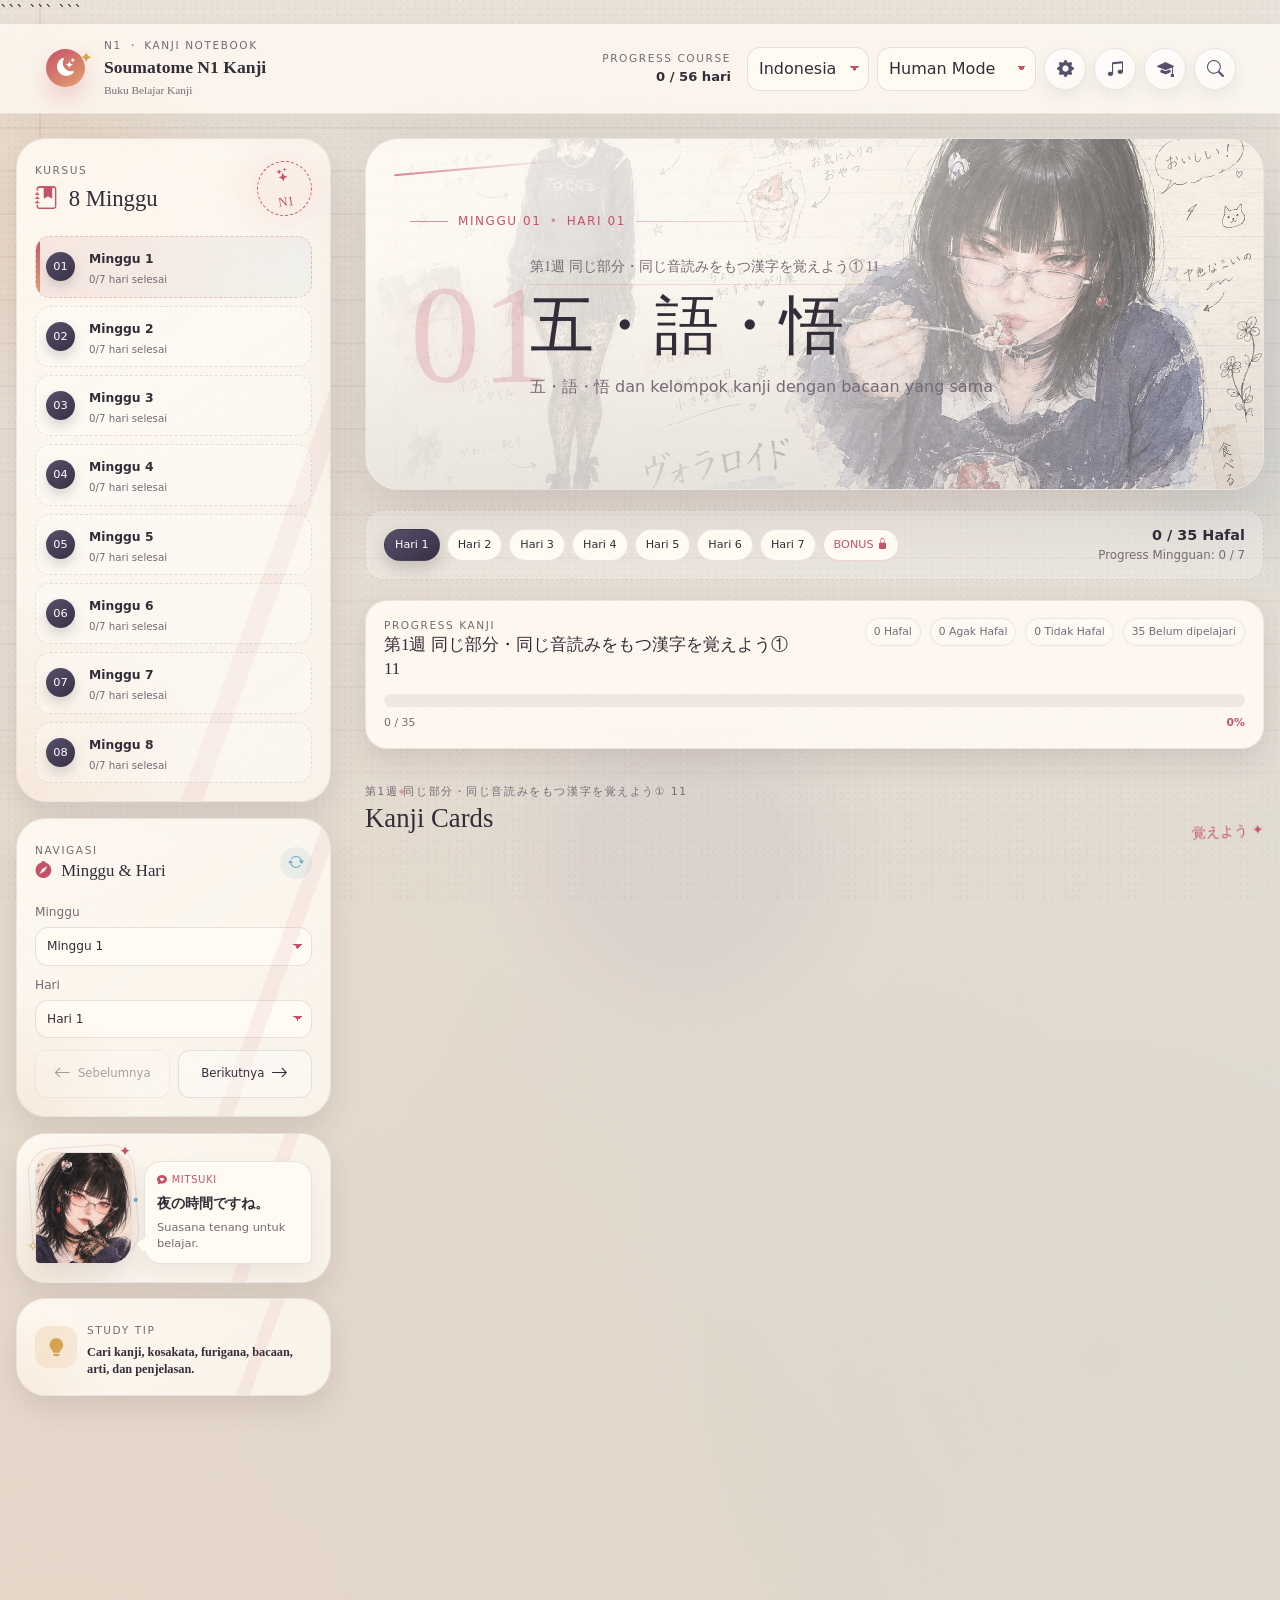
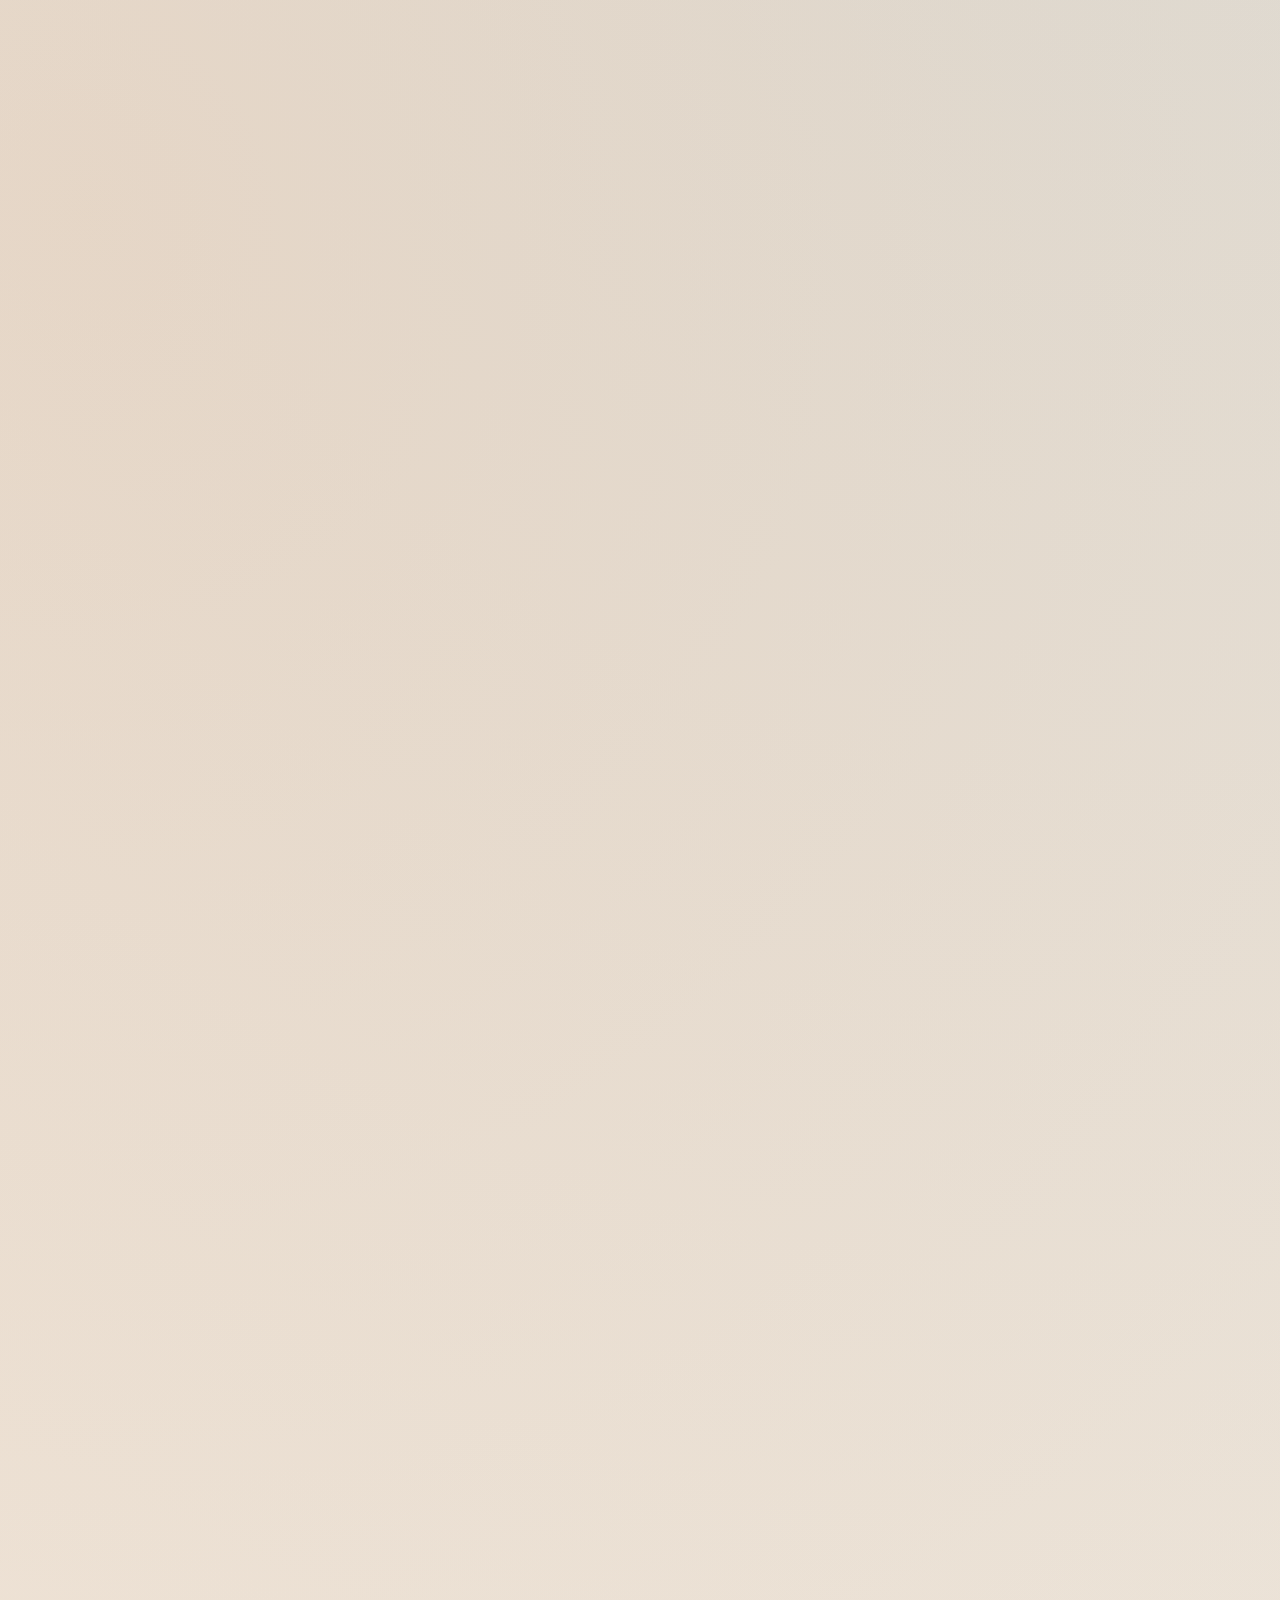
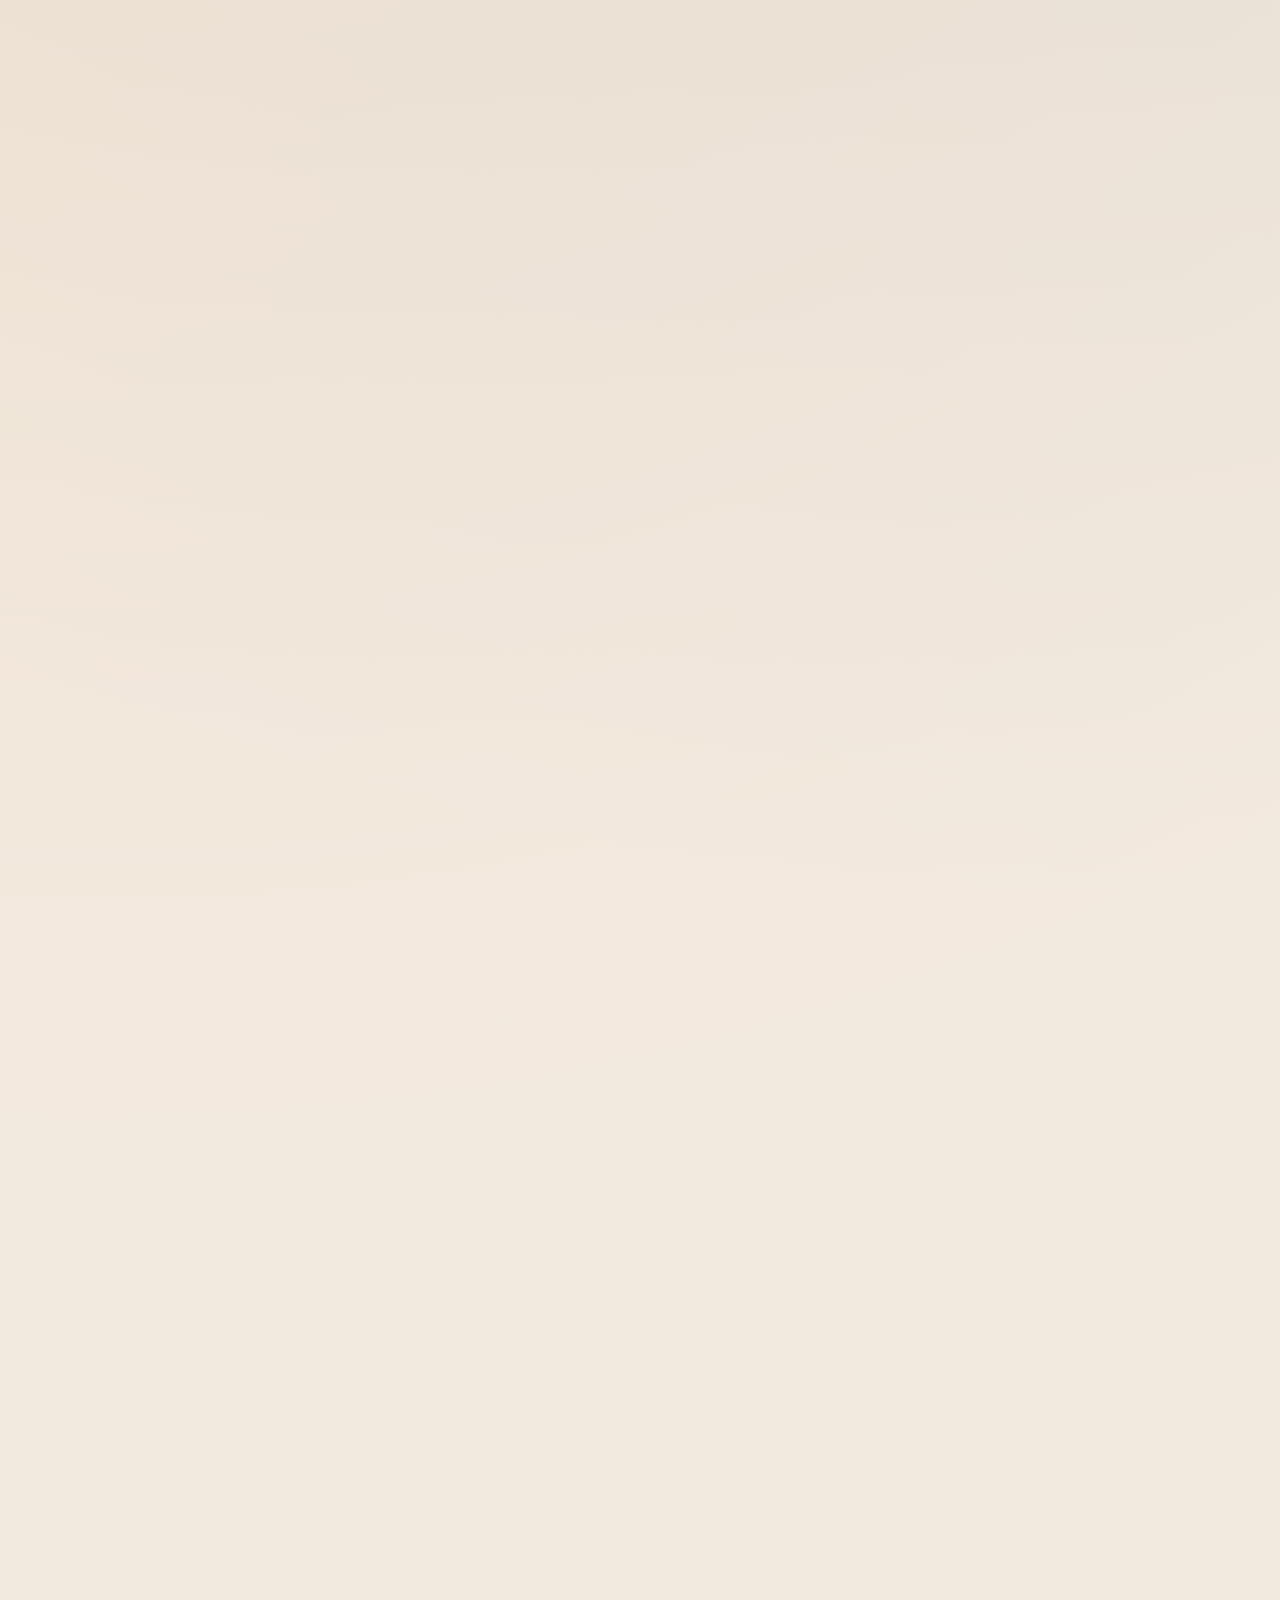
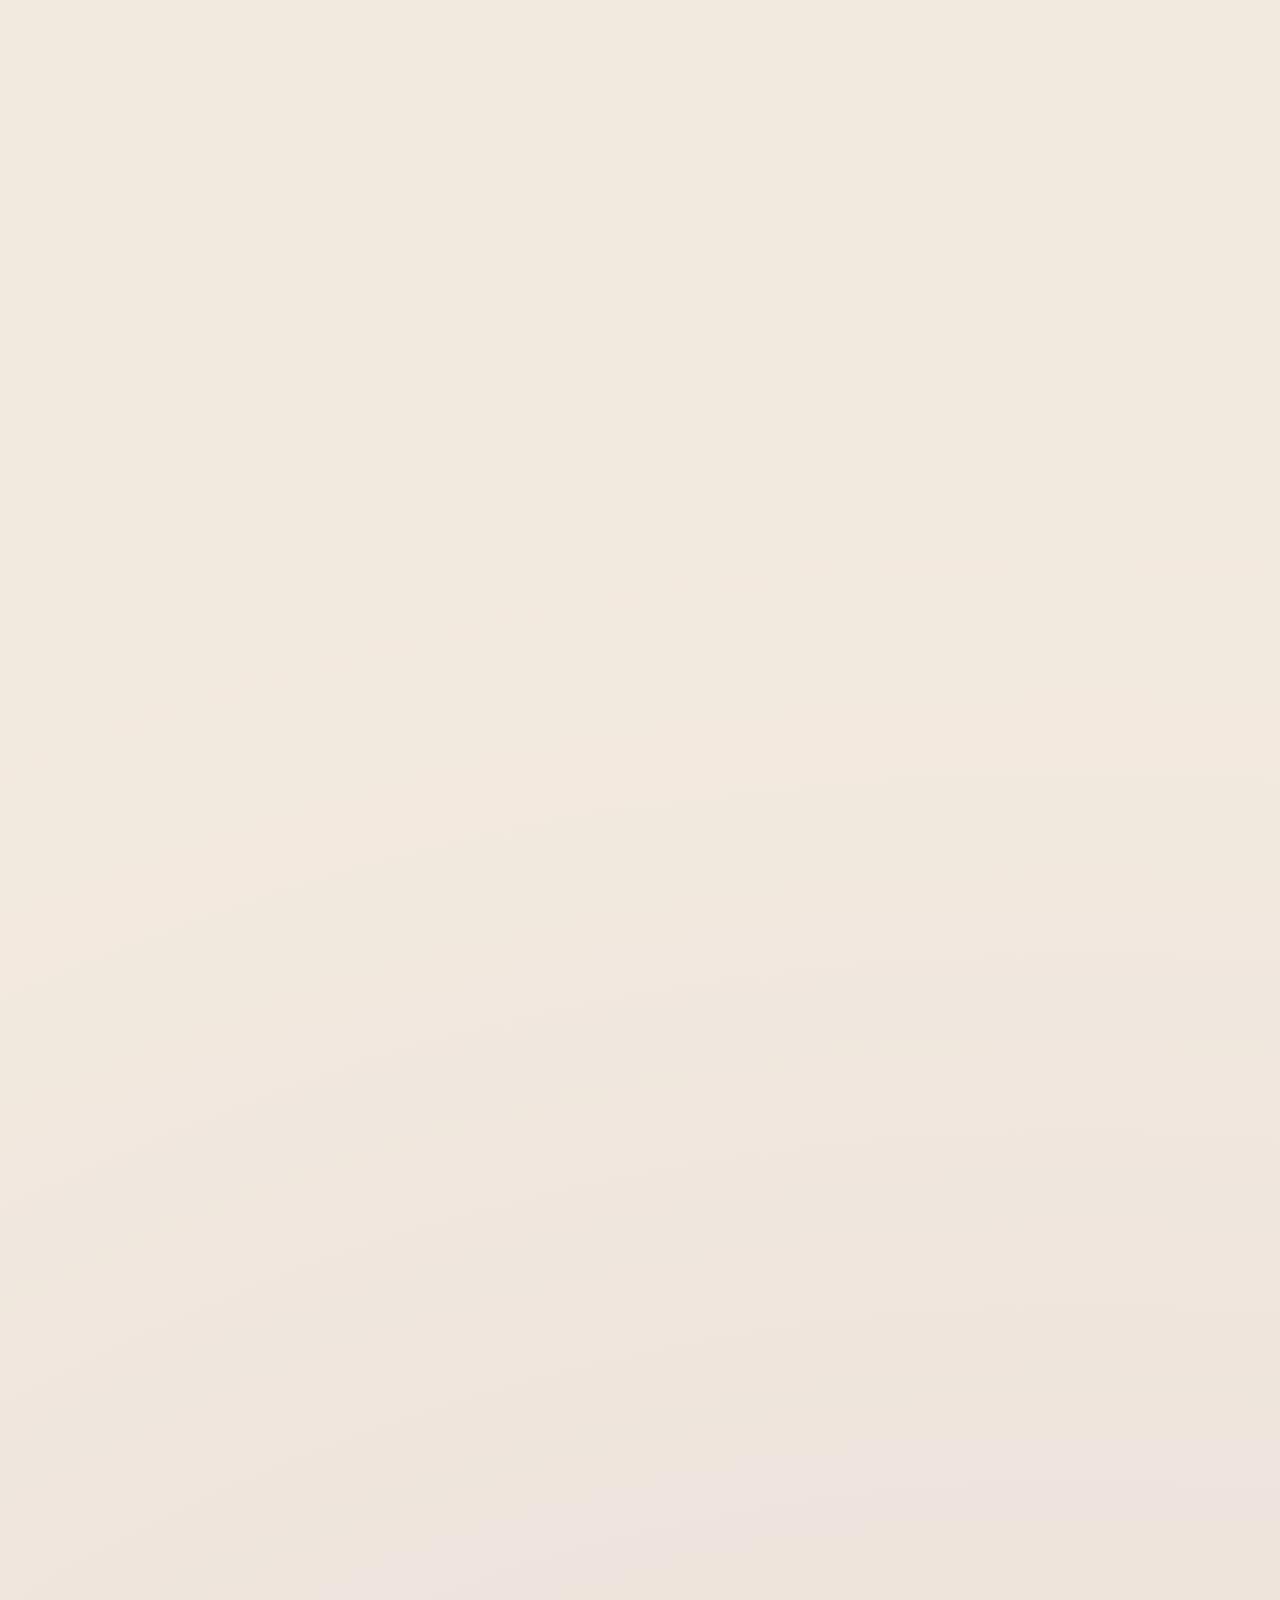
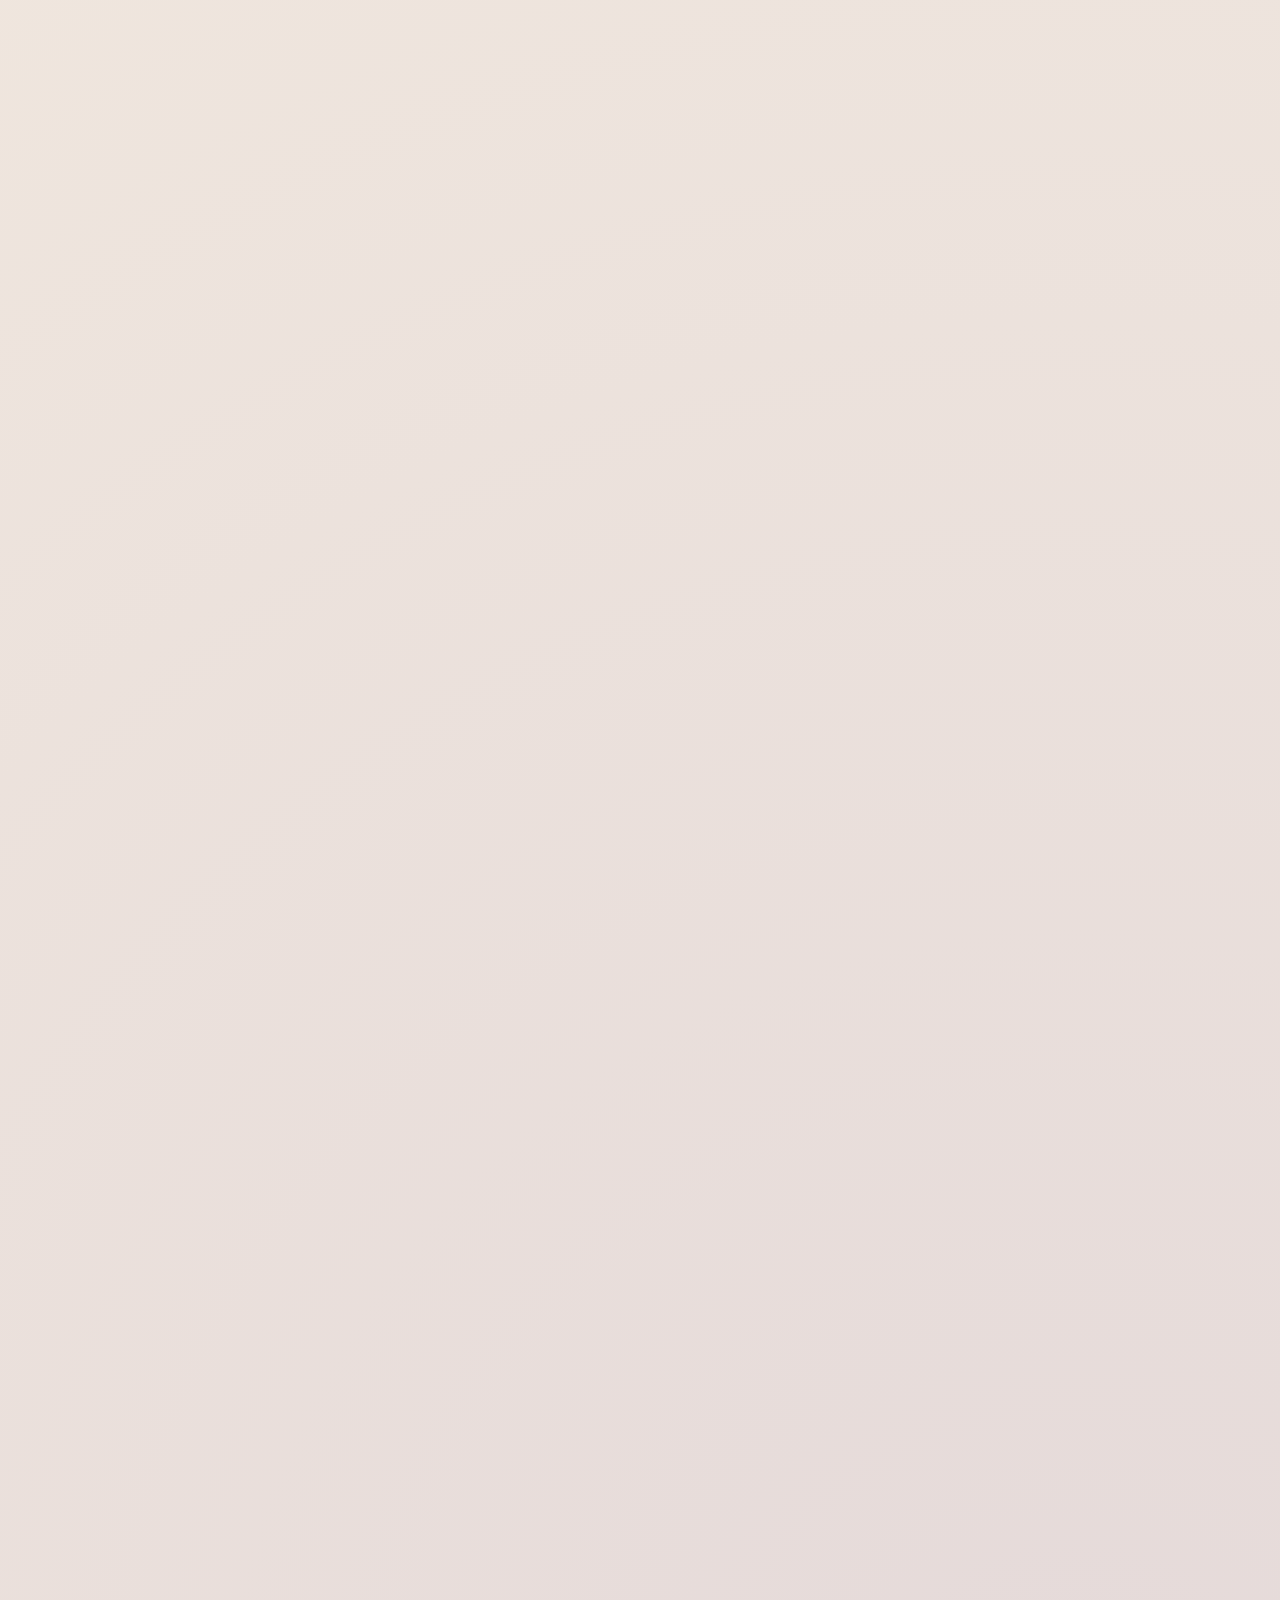
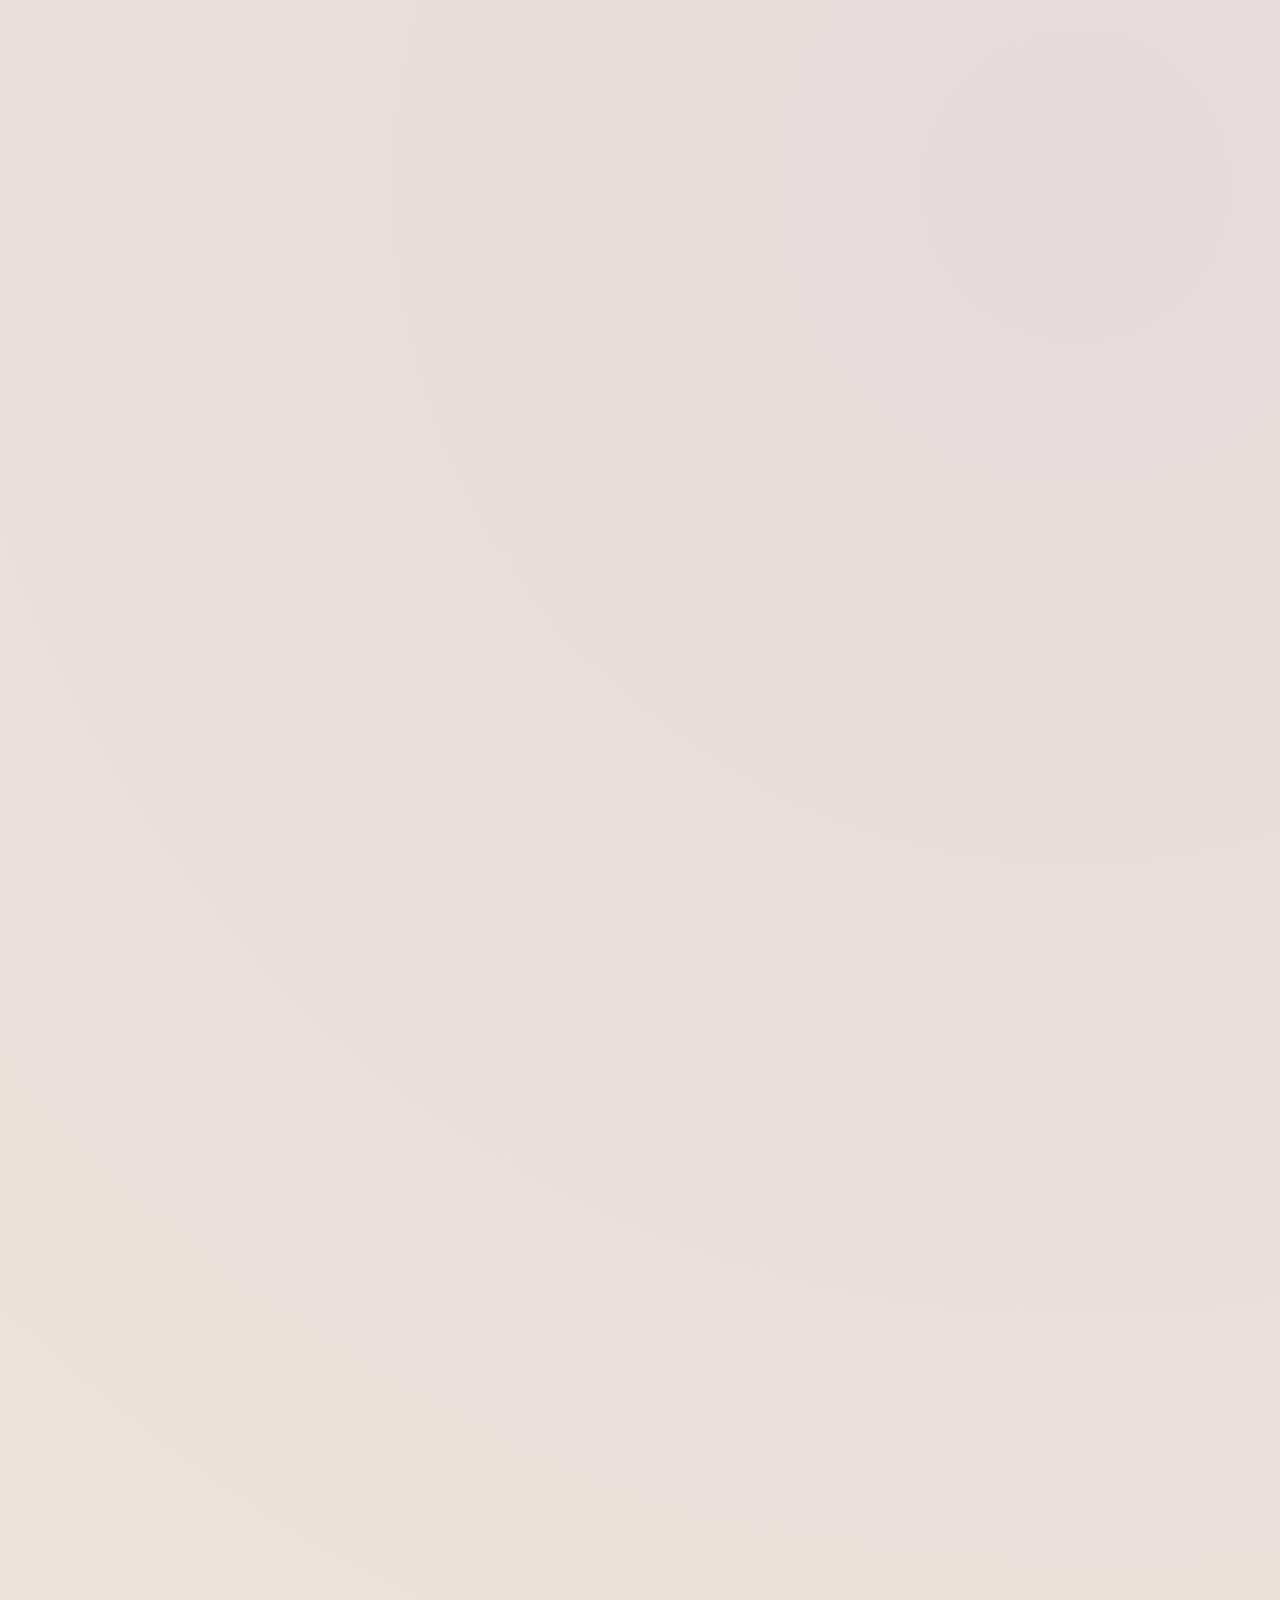
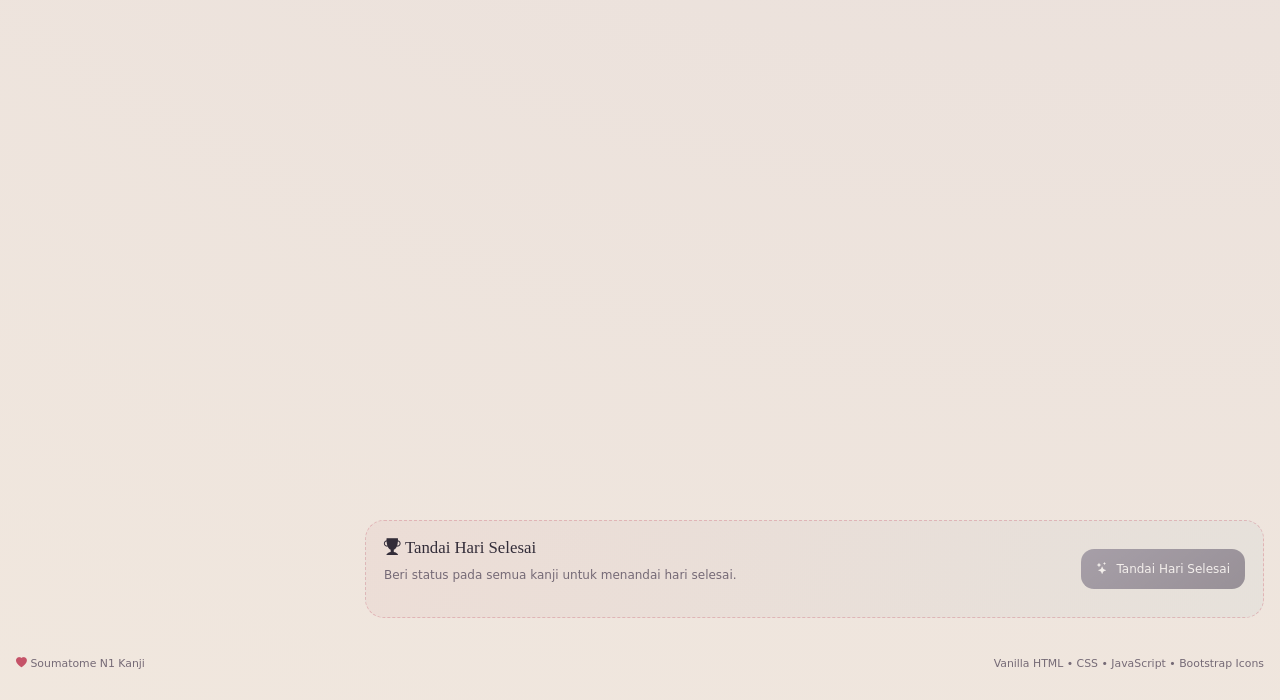
==== index.html @ e6c9ace8 "first commit" ====
<!DOCTYPE html>

<html lang="id">
  <head>
    <meta charset="utf-8" />

    ```
    <meta name="viewport" content="width=device-width, initial-scale=1" />

    <meta name="theme-color" content="#f7eee2" />

    <meta name="description" content="Soumatome N1 Kanji study notebook." />

    <title>Soumatome N1 Kanji</title>

    <link
      href="https://cdn.jsdelivr.net/npm/bootstrap@5.3.8/dist/css/bootstrap.min.css"
      rel="stylesheet"
      crossorigin="anonymous"
    />

    <link
      rel="stylesheet"
      href="https://cdn.jsdelivr.net/npm/bootstrap-icons@1.13.1/font/bootstrap-icons.min.css"
    />

    <link rel="stylesheet" href="style.css" />
    ```
  </head>

  <body data-theme="human">
    ```
    <!-- Ambient Background -->
    <div class="ambient ambient-a" aria-hidden="true"></div>

    <div class="ambient ambient-b" aria-hidden="true"></div>

    <div class="ambient ambient-c" aria-hidden="true"></div>

    <div class="paper-grain" aria-hidden="true"></div>

    <div class="ruled-paper" aria-hidden="true"></div>

    <div class="top-sparkles" aria-hidden="true">
      <span>✦</span>
      <span>✧</span>
      <span>✦</span>
    </div>

    <!-- =========================================================
     HEADER
========================================================== -->

    <header class="site-header">
      <a class="brand" href="#" id="homeLink" aria-label="Soumatome N1 Kanji">
        <div class="brand-mark" aria-hidden="true">
          <span class="mark-crescent">
            <i class="bi bi-moon-stars-fill"></i>
          </span>

          <span class="mark-star"> ✦ </span>
        </div>

        <div class="brand-text">
          <span class="brand-kicker"> N1 ・ KANJI NOTEBOOK </span>

          <strong> Soumatome N1 Kanji </strong>

          <span class="brand-subtitle" data-i18n="brandSubtitle">
            Buku Belajar Kanji
          </span>
        </div>
      </a>

      <div class="header-tools">
        <div class="header-progress" aria-label="Course progress">
          <span class="eyebrow" data-i18n="courseProgress">
            Progress Course
          </span>

          <strong id="courseProgressValue"> 0 / 56 hari </strong>
        </div>

        <!-- Language -->

        <label class="select-control compact">
          <span class="sr-only" data-i18n="language"> Bahasa </span>

          <select id="languageSelect" aria-label="Language">
            <option value="id">Indonesia</option>

            <option value="en">English</option>
          </select>
        </label>

        <!-- Theme -->

        <label class="select-control compact">
          <span class="sr-only" data-i18n="theme"> Tema </span>

          <select id="themeSelect" aria-label="Theme">
            <option value="human" data-i18n="humanMode">Human Mode</option>

            <option value="vampire" data-i18n="vampireMode">
              Vampire Mode
            </option>

            <option value="system" data-i18n="systemMode">System Mode</option>
          </select>
        </label>

        <!-- Settings -->

        <button
          class="icon-button"
          id="settingsButton"
          type="button"
          data-i18n-aria="settings"
          data-i18n-title="settings"
          aria-label="Settings"
          title="Settings"
        >
          <span class="svg-icon" data-icon="settings"></span>
        </button>

        <!-- Music -->

        <button
          class="icon-button"
          id="musicButton"
          type="button"
          aria-pressed="false"
          data-i18n-aria="music"
          data-i18n-title="music"
          aria-label="Music"
          title="Music"
        >
          <span class="svg-icon" data-icon="music"></span>
        </button>

        <!-- Study Mode -->

        <button
          class="icon-button"
          id="studyButton"
          type="button"
          aria-pressed="false"
          data-i18n-aria="studyMode"
          data-i18n-title="studyMode"
          aria-label="Study Mode"
          title="Study Mode"
        >
          <span class="svg-icon" data-icon="study"></span>
        </button>

        <!-- Search -->

        <button
          class="icon-button"
          id="searchButton"
          type="button"
          aria-label="Search"
          title="Search"
          data-i18n-aria="search"
          data-i18n-title="search"
        >
          <span class="svg-icon" data-icon="search"></span>
        </button>
      </div>
    </header>

    <!-- =========================================================
     APP SHELL
========================================================== -->

    <main class="app-shell">
      <!-- =======================================================
       SIDEBAR
  ======================================================== -->

      <aside class="sidebar" aria-label="Course navigation">
        <!-- Course Map -->

        <section class="sidebar-card course-map reveal-card">
          <div class="section-title-row">
            <div>
              <span class="eyebrow" data-i18n="course"> KURSUS </span>

              <h2>
                <i class="bi bi-journal-bookmark-fill"></i>

                8

                <span data-i18n="weeks"> Minggu </span>
              </h2>
            </div>

            <span class="stamp">
              <i class="bi bi-stars"></i>

              N1
            </span>
          </div>

          <div id="weekMap" class="week-map"></div>
        </section>

        <!-- Navigation -->

        <section class="sidebar-card selectors reveal-card">
          <div class="section-heading">
            <div>
              <span class="eyebrow" data-i18n="navigate"> NAVIGASI </span>

              <h3>
                <i class="bi bi-compass-fill"></i>

                <span data-i18n="weekDay"> Minggu & Hari </span>
              </h3>
            </div>

            <span class="tiny-orb">
              <i class="bi bi-arrow-repeat"></i>
            </span>
          </div>

          <div class="selector-stack">
            <label class="field">
              <span data-i18n="week"> Minggu </span>

              <select id="weekSelect"></select>
            </label>

            <label class="field">
              <span data-i18n="day"> Hari </span>

              <select id="daySelect"></select>
            </label>
          </div>

          <div class="nav-buttons">
            <button class="soft-button" id="prevButton" type="button">
              <span class="svg-icon" data-icon="arrow-left"></span>

              <span data-i18n="previous"> Sebelumnya </span>
            </button>

            <button class="soft-button" id="nextButton" type="button">
              <span data-i18n="next"> Berikutnya </span>

              <span class="svg-icon" data-icon="arrow-right"></span>
            </button>
          </div>
        </section>

        <!-- Sidebar Mascot
         NOTE:
         Ini tetap mascot sidebar.
         Responsive HERO image tidak diletakkan di sini.
    -->

        <section class="sidebar-card mascot-card reveal-card">
          <div class="mascot-frame small" id="sidebarMascotFrame">
            <div class="mascot-ring"></div>

            <img
              id="sidebarMascot"
              src="assets/images/mascot/mascot-normal.png"
              alt="Mitsuki Nocturne mascot"
            />

            <span class="mascot-sparkle s1"> ✦ </span>

            <span class="mascot-sparkle s2"> ✧ </span>

            <span class="mascot-sparkle s3"> • </span>
          </div>

          <div class="speech-bubble" id="sidebarBubble">
            <span class="bubble-kicker">
              <i class="bi bi-chat-heart-fill"></i>

              Mitsuki
            </span>

            <strong id="bubbleJapanese"> おはようございます！ </strong>

            <span id="bubbleTranslation"> 今日も漢字を勉強しましょう。 </span>
          </div>
        </section>

        <!-- Study Tip -->

        <section class="sidebar-card quick-tip reveal-card">
          <div class="tip-icon">
            <i class="bi bi-lightbulb-fill"></i>
          </div>

          <div>
            <span class="eyebrow"> STUDY TIP </span>

            <strong data-i18n="searchTip">
              Cari kanji, kosakata, furigana, bacaan, arti, dan penjelasan.
            </strong>
          </div>
        </section>
      </aside>

      <!-- =======================================================
       MAIN CONTENT
  ======================================================== -->

      <section class="content">
        <div id="pageRoot">
          <!--
        ======================================================
        HERO COPY RESPONSIVE IMAGE

        Hero image desktop:
          assets/images/mascot/desktop-normal.png

        Hero image mobile:
          assets/images/mascot/mascot-normal.png

        Jika app.js merender Hero Copy secara dinamis,
        gunakan struktur <picture> yang sama di template
        Hero Copy tersebut.
        ======================================================
      -->
        </div>
      </section>
    </main>

    <!-- =========================================================
     FOOTER
========================================================== -->

    <footer class="site-footer">
      <span>
        <i class="bi bi-heart-fill"></i>

        Soumatome N1 Kanji
      </span>

      <span data-i18n="footerStack">
        Vanilla HTML • CSS • JavaScript • Bootstrap Icons
      </span>
    </footer>

    <!-- Accessibility -->

    <div class="sr-only" aria-live="polite" id="liveRegion"></div>

    <!-- =========================================================
     SEARCH MODAL
========================================================== -->

    <dialog class="modal" id="searchModal" aria-labelledby="searchTitle">
      <div class="modal-inner">
        <div class="modal-header">
          <div>
            <span class="eyebrow" data-i18n="search"> CARI </span>

            <h2 id="searchTitle" data-i18n="searchKanji">Cari Kanji</h2>
          </div>

          <button
            class="icon-button"
            id="closeSearch"
            type="button"
            data-i18n-aria="settingsClose"
            aria-label="Close"
          >
            <span class="svg-icon" data-icon="close"></span>
          </button>
        </div>

        <label class="search-field">
          <span class="svg-icon" data-icon="search"></span>

          <input
            id="searchInput"
            type="search"
            autocomplete="off"
            data-i18n-placeholder="searchPlaceholder"
            placeholder="Cari kanji, kosakata, furigana, bacaan, arti..."
          />
        </label>

        <div id="searchResults" class="search-results">
          <div class="empty-search">
            <span data-i18n="startSearch">
              Ketik untuk mencari materi yang tersedia.
            </span>
          </div>
        </div>
      </div>
    </dialog>

    <!-- =========================================================
     SETTINGS MODAL
========================================================== -->

    <dialog class="modal" id="settingsModal" aria-labelledby="settingsTitle">
      <div class="modal-inner">
        <div class="modal-header">
          <div>
            <span class="eyebrow" data-i18n="settings"> PENGATURAN </span>

            <h2 id="settingsTitle" data-i18n="settingsTitle">
              Pengaturan Belajar
            </h2>
          </div>

          <button
            class="icon-button"
            id="closeSettings"
            type="button"
            data-i18n-aria="settingsClose"
            aria-label="Tutup"
          >
            <span class="svg-icon" data-icon="close"></span>
          </button>
        </div>

        <div class="settings-grid">
          <!-- Study Mode -->

          <div class="setting-row">
            <div>
              <strong>
                <i class="bi bi-incognito"></i>

                <span data-i18n="studyMode"> Mode Hafalan </span>
              </strong>

              <p data-i18n="studyModeDesc">
                Sembunyikan petunjuk sampai kamu siap.
              </p>
            </div>

            <button
              class="switch-button"
              id="settingsStudyToggle"
              type="button"
              aria-pressed="false"
              data-i18n-aria="studyMode"
            ></button>
          </div>

          <!-- Music -->

          <div class="setting-row">
            <div>
              <strong>
                <i class="bi bi-music-note-beamed"></i>

                <span data-i18n="music"> Musik </span>
              </strong>

              <p data-i18n="musicDesc">Gunakan file lokal di assets/audio/.</p>
            </div>

            <button
              class="switch-button"
              id="settingsMusicToggle"
              type="button"
              aria-pressed="false"
              data-i18n-aria="music"
            ></button>
          </div>
        </div>
      </div>
    </dialog>

    <!-- Toast -->

    <div class="toast" id="toast" role="status" aria-live="polite"></div>

    <!-- Background Audio -->

    <audio id="bgAudio" loop preload="none"></audio>

    <!-- Application -->

    <script type="module" src="./app.js"></script>
  </body>
</html>
---- style.css ----
:root {
  --paper: #f3eadf;
  --paper-light: #fffaf2;
  --paper-deep: #e5d5c2;

  --ink: #332d39;
  --ink-soft: #756a76;

  --navy: #57506b;
  --navy-deep: #373044;
  --navy-soft: #87809b;

  --rose: #c55368;
  --rose-soft: #e49aae;
  --blush: #e9b8b7;
  --lilac: #9a84bb;
  --cyan: #69a8c3;
  --mint: #78ad96;
  --gold: #d3a452;
  --peach: #e4a170;

  --line: rgba(71, 61, 73, 0.11);
  --rule: rgba(197, 83, 104, 0.27);

  --white: rgba(255, 255, 255, 0.82);

  --shadow: 0 24px 70px rgba(72, 46, 57, 0.16);
  --small-shadow: 0 12px 28px rgba(72, 46, 57, 0.12);
  --glow: 0 0 50px rgba(197, 83, 104, 0.18);

  --radius-lg: 30px;
  --radius-md: 20px;
  --radius-sm: 13px;

  --serif: 'Iowan Old Style', 'Palatino Linotype', Palatino, Georgia, serif;

  --sans: Inter, ui-sans-serif, system-ui, -apple-system,
    BlinkMacSystemFont, 'Segoe UI', sans-serif;

  --jp: 'Yu Mincho', 'Hiragino Mincho ProN',
    'Noto Serif JP', serif;

  --mono: 'SFMono-Regular', Consolas, monospace;

  --transition: 260ms cubic-bezier(0.2, 0.78, 0.24, 1);
}

* {
  box-sizing: border-box;
}

html {
  scroll-behavior: smooth;
}

body {
  margin: 0;
  min-height: 100vh;
  color: var(--ink);
  font-family: var(--sans);
  overflow-x: hidden;

  background:
    radial-gradient(
      circle at 7% 12%,
      rgba(228, 161, 112, 0.2),
      transparent 19%
    ),
    radial-gradient(
      circle at 86% 9%,
      rgba(121, 174, 199, 0.18),
      transparent 20%
    ),
    radial-gradient(
      circle at 84% 86%,
      rgba(154, 132, 187, 0.16),
      transparent 22%
    ),
    var(--paper);

  transition:
    background 0.6s ease,
    color 0.5s ease;
}

button,
input,
select {
  font: inherit;
}

button {
  cursor: pointer;
}

img {
  display: block;
  max-width: 100%;
}

a {
  color: inherit;
  text-decoration: none;
}

body[data-theme='vampire'] {
  --paper: #201c28;
  --paper-light: #302837;
  --paper-deep: #463b4c;

  --ink: #f8e8e0;
  --ink-soft: #cdb9b8;

  --navy: #756d89;
  --navy-deep: #191620;
  --navy-soft: #9a8da2;

  --rose: #e8546c;
  --rose-soft: #b96c7c;
  --blush: #8d5c68;
  --lilac: #937da7;
  --cyan: #629bb0;
  --mint: #679785;
  --gold: #c69d53;
  --peach: #c78364;

  --line: rgba(255, 230, 219, 0.1);
  --rule: rgba(232, 84, 108, 0.29);

  --white: rgba(44, 38, 51, 0.82);

  --shadow: 0 26px 80px rgba(0, 0, 0, 0.42);
  --small-shadow: 0 14px 30px rgba(0, 0, 0, 0.3);
  --glow: 0 0 60px rgba(232, 84, 108, 0.16);
}

body[data-theme='vampire'] .paper-grain {
  opacity: 0.17;
}

body[data-theme='vampire'] .mascot-frame img {
  filter: saturate(0.78) brightness(0.72);
}

.sr-only {
  position: absolute !important;
  width: 1px;
  height: 1px;
  padding: 0;
  margin: -1px;
  overflow: hidden;
  clip: rect(0, 0, 0, 0);
  white-space: nowrap;
  border: 0;
}

.ambient {
  position: fixed;
  width: 290px;
  height: 290px;
  border-radius: 50%;
  pointer-events: none;
  filter: blur(35px);
  opacity: 0.3;
  z-index: -3;
  animation: ambientFloat 12s ease-in-out infinite;
}

.ambient-a {
  top: 7%;
  left: -100px;
  background: rgba(228, 161, 112, 0.38);
}

.ambient-b {
  top: 28%;
  right: -120px;
  background: rgba(105, 168, 195, 0.28);
  animation-delay: -4s;
}

.ambient-c {
  bottom: -100px;
  left: 42%;
  background: rgba(154, 132, 187, 0.3);
  animation-delay: -8s;
}

.paper-grain,
.ruled-paper {
  position: fixed;
  inset: 0;
  pointer-events: none;
  z-index: -2;
}

.paper-grain {
  opacity: 0.09;

  background-image:
    radial-gradient(
      circle at 20% 20%,
      rgba(54, 50, 59, 0.45) 0 1px,
      transparent 1.3px
    ),
    radial-gradient(
      circle at 80% 45%,
      rgba(161, 76, 80, 0.28) 0 1px,
      transparent 1.3px
    );

  background-size:
    7px 7px,
    11px 11px;

  mix-blend-mode: multiply;
}

.ruled-paper {
  z-index: -1;

  background:
    linear-gradient(
      90deg,
      transparent 0,
      transparent 39px,
      var(--rule) 40px,
      transparent 41px
    ),
    repeating-linear-gradient(
      to bottom,
      transparent 0 41px,
      var(--line) 42px,
      transparent 43px
    );

  mask-image: linear-gradient(
    to bottom,
    black,
    rgba(0, 0, 0, 0.72) 70%,
    transparent 100%
  );
}

.top-sparkles {
  position: fixed;
  inset: 0;
  z-index: -1;
  pointer-events: none;
  overflow: hidden;
}

.top-sparkles span {
  position: absolute;
  color: var(--rose);
  opacity: 0.45;
  animation: twinkle 4s ease-in-out infinite;
}

.top-sparkles span:nth-child(1) {
  top: 19%;
  left: 4%;
  font-size: 18px;
}

.top-sparkles span:nth-child(2) {
  top: 58%;
  right: 5%;
  font-size: 14px;
  animation-delay: -1.6s;
}

.top-sparkles span:nth-child(3) {
  bottom: 11%;
  left: 31%;
  font-size: 12px;
  animation-delay: -2.7s;
}

.site-header {
  position: sticky;
  top: 0;
  z-index: 50;

  display: flex;
  align-items: center;
  justify-content: space-between;
  gap: 20px;

  padding: 14px clamp(14px, 4vw, 44px);

  border-bottom: 1px solid rgba(54, 50, 59, 0.08);

  background: color-mix(
    in srgb,
    var(--paper-light) 78%,
    transparent
  );

  backdrop-filter: blur(18px);

  box-shadow: 0 12px 35px rgba(54, 50, 59, 0.05);
}

.brand {
  display: flex;
  align-items: center;
  gap: 12px;
  min-width: 0;
}

.brand-mark {
  width: 48px;
  aspect-ratio: 1;
  position: relative;
  flex: 0 0 auto;
}

.mark-crescent {
  position: absolute;
  inset: 4px 7px 6px 2px;

  display: grid;
  place-items: center;

  border-radius: 50%;

  color: #fff;
  font-size: 18px;

  background: linear-gradient(
    145deg,
    var(--rose),
    var(--peach)
  );

  box-shadow: 0 12px 22px rgba(197, 83, 104, 0.24);

  animation: moonBob 4.5s ease-in-out infinite;
}

.mark-star {
  position: absolute;
  right: -1px;
  top: 1px;

  color: var(--gold);
  font-size: 16px;

  filter: drop-shadow(
    0 0 7px rgba(211, 164, 82, 0.38)
  );

  animation: twinkle 3.2s ease-in-out infinite;
}

.brand-text {
  display: grid;
  min-width: 0;
}

.brand-kicker,
.eyebrow {
  font-size: 0.66rem;
  letter-spacing: 0.15em;
  text-transform: uppercase;
  color: var(--ink-soft);
}

.brand-text strong {
  font-family: var(--serif);
  font-size: 1.1rem;

  white-space: nowrap;
  overflow: hidden;
  text-overflow: ellipsis;
}

.brand-subtitle {
  font-family: var(--jp);
  font-size: 0.71rem;
  color: var(--ink-soft);
  margin-top: 2px;
}

.header-tools {
  display: flex;
  align-items: center;
  gap: 8px;
}

.header-progress {
  display: grid;
  text-align: right;
  padding-right: 8px;
}

.header-progress strong {
  font-size: 0.82rem;
}

.select-control select,
.compact select,
.field select {
  appearance: none;

  border: 1px solid rgba(54, 50, 59, 0.13);

  color: var(--ink);

  background:
    linear-gradient(
      45deg,
      transparent 50%,
      var(--rose) 50%
    )
    calc(100% - 13px) 50% / 5px 5px no-repeat,
    linear-gradient(
      135deg,
      var(--rose) 50%,
      transparent 50%
    )
    calc(100% - 9px) 50% / 5px 5px no-repeat,
    var(--paper-light);

  border-radius: 13px;

  padding: 9px 31px 9px 11px;
  min-height: 38px;
  outline: none;

  transition:
    border-color var(--transition),
    transform var(--transition),
    box-shadow var(--transition);
}

.select-control select:hover,
.field select:hover {
  border-color: color-mix(
    in srgb,
    var(--rose) 50%,
    transparent
  );

  transform: translateY(-1px);

  box-shadow: 0 8px 18px rgba(54, 50, 59, 0.08);
}

.icon-button,
.soft-button,
.primary-button,
.status-button,
.complete-button,
.switch-button {
  -webkit-tap-highlight-color: transparent;
}

.icon-button {
  position: relative;
  isolation: isolate;

  width: 42px;
  height: 42px;

  display: inline-grid;
  place-items: center;

  border-radius: 50%;

  background: linear-gradient(
    145deg,
    rgba(255, 255, 255, 0.8),
    rgba(255, 255, 255, 0.42)
  );

  border: 1px solid rgba(54, 50, 59, 0.11);

  color: var(--navy);

  box-shadow: 0 6px 16px rgba(54, 50, 59, 0.08);

  transition:
    transform var(--transition),
    background var(--transition),
    box-shadow var(--transition),
    color var(--transition);
}

.icon-button:hover {
  transform: translateY(-3px) rotate(-3deg) scale(1.035);

  box-shadow: 0 13px 24px rgba(54, 50, 59, 0.14);

  color: var(--rose);
}

.icon-button:active {
  transform: translateY(0) scale(0.96);
}

.icon-button[aria-pressed='true'] {
  background: linear-gradient(
    145deg,
    var(--navy),
    var(--navy-deep)
  );

  color: #fff;

  box-shadow: 0 10px 24px rgba(55, 48, 68, 0.26);
}

.icon-button i,
.svg-icon {
  font-size: 17px;
  display: inline-flex;
}

.app-shell {
  display: grid;
  grid-template-columns:
    minmax(245px, 315px)
    minmax(0, 1fr);

  gap: clamp(18px, 3vw, 34px);

  width: min(1600px, calc(100% - 32px));

  margin: 0 auto;

  padding: 24px 0 38px;
}

.sidebar {
  position: sticky;
  top: 82px;

  align-self: start;

  display: grid;
  gap: 16px;
}

.sidebar-card {
  background:
    linear-gradient(
      145deg,
      color-mix(
        in srgb,
        var(--paper-light) 92%,
        transparent
      ),
      color-mix(
        in srgb,
        var(--paper-light) 76%,
        transparent
      )
    );

  border: 1px solid rgba(54, 50, 59, 0.09);

  box-shadow: var(--small-shadow);

  border-radius: var(--radius-lg);

  padding: 18px;

  position: relative;

  overflow: hidden;

  transition:
    transform var(--transition),
    box-shadow var(--transition),
    border-color var(--transition);
}

.sidebar-card::before {
  content: '';

  position: absolute;
  inset: 0;

  pointer-events: none;

  background:
    linear-gradient(
      110deg,
      transparent 0 73%,
      rgba(197, 83, 104, 0.08) 73% 77%,
      transparent 77%
    ),
    radial-gradient(
      circle at 0 100%,
      rgba(228, 161, 112, 0.13),
      transparent 28%
    );
}

.sidebar-card:hover {
  transform: translateY(-4px);

  box-shadow: var(--shadow);

  border-color: rgba(197, 83, 104, 0.18);
}

.reveal-card {
  animation: pageIn 0.65s both;
}

.reveal-card:nth-child(2) {
  animation-delay: 0.08s;
}

.reveal-card:nth-child(3) {
  animation-delay: 0.16s;
}

.reveal-card:nth-child(4) {
  animation-delay: 0.24s;
}

.section-title-row,
.modal-header,
.section-heading,
.progress-header,
.card-footer,
.status-row {
  display: flex;
  align-items: center;
  justify-content: space-between;
  gap: 12px;
}

.section-title-row h2 {
  font-family: var(--serif);
  font-size: 1.42rem;
  margin-top: 4px;
}

.section-title-row h2 i,
.section-heading h3 i {
  color: var(--rose);
  margin-right: 5px;
}

.stamp {
  display: grid;
  place-items: center;

  min-width: 55px;
  min-height: 55px;

  border: 1px dashed var(--rose);
  border-radius: 50%;

  color: var(--rose);

  font-family: var(--serif);

  font-size: 0.82rem;

  transform: rotate(-7deg);

  background: rgba(197, 83, 104, 0.06);

  box-shadow: var(--glow);

  animation: stampFloat 5s ease-in-out infinite;
}

.week-map {
  display: grid;
  gap: 8px;
  margin-top: 16px;
}

.week-pill {
  position: relative;

  width: 100%;

  display: grid;
  grid-template-columns: 33px 1fr auto;
  align-items: center;

  gap: 10px;

  padding: 9px 10px;

  border: 1px dashed rgba(54, 50, 59, 0.13);

  border-radius: 15px;

  background: rgba(255, 255, 255, 0.26);

  color: inherit;

  text-align: left;

  transition:
    transform var(--transition),
    background var(--transition),
    border-color var(--transition),
    box-shadow var(--transition);

  overflow: hidden;
}

.week-pill::before {
  content: '';

  position: absolute;
  inset: 0 auto 0 0;

  width: 4px;

  background: linear-gradient(
    var(--rose),
    var(--peach)
  );

  transform: scaleY(0);
  transform-origin: bottom;

  transition: transform var(--transition);
}

.week-pill:hover {
  transform: translateX(5px) translateY(-1px);

  background: rgba(255, 255, 255, 0.55);

  border-color: rgba(197, 83, 104, 0.24);

  box-shadow: 0 8px 18px rgba(54, 50, 59, 0.08);
}

.week-pill:hover::before,
.week-pill.active::before {
  transform: scaleY(1);
}

.week-pill.active {
  background: linear-gradient(
    90deg,
    rgba(197, 83, 104, 0.1),
    rgba(105, 168, 195, 0.07)
  );

  border-color: rgba(197, 83, 104, 0.28);
}

.week-pill.complete .week-num {
  background: linear-gradient(
    145deg,
    var(--mint),
    #4e8b73
  );
}

.week-num {
  width: 29px;
  height: 29px;

  border-radius: 50%;

  display: grid;
  place-items: center;

  background: linear-gradient(
    145deg,
    var(--navy),
    var(--navy-deep)
  );

  color: #fff;

  font-size: 0.71rem;

  box-shadow: 0 6px 12px rgba(55, 48, 68, 0.18);
}

.week-pill strong {
  font-size: 0.77rem;
}

.week-pill small {
  display: block;
  margin-top: 2px;

  font-size: 0.64rem;

  color: var(--ink-soft);
}

.week-check {
  color: var(--rose);
  font-size: 16px;
}

.section-heading h3 {
  font-family: var(--serif);
  font-size: 1.05rem;
}

.tiny-orb,
.tip-icon {
  display: grid;
  place-items: center;
  flex: 0 0 auto;
}

.tiny-orb {
  width: 32px;
  height: 32px;

  border-radius: 50%;

  background: rgba(105, 168, 195, 0.12);

  color: var(--cyan);

  animation: spinSlow 8s linear infinite;
}

.selector-stack {
  display: grid;
  gap: 10px;
  margin-top: 14px;
}

.field {
  display: grid;
  gap: 6px;

  font-size: 0.76rem;
  color: var(--ink-soft);
}

.field select {
  width: 100%;
}

.nav-buttons {
  display: grid;
  grid-template-columns: 1fr 1fr;

  gap: 8px;

  margin-top: 12px;
}

.soft-button {
  position: relative;
  overflow: hidden;

  display: inline-flex;
  align-items: center;
  justify-content: center;

  gap: 7px;

  border: 1px solid rgba(54, 50, 59, 0.12);

  background: rgba(255, 255, 255, 0.37);

  color: inherit;

  padding: 10px 8px;

  border-radius: 12px;

  font-size: 0.73rem;

  transition:
    transform var(--transition),
    background var(--transition),
    box-shadow var(--transition),
    border-color var(--transition);
}

.soft-button:hover {
  transform: translateY(-2px);

  background: rgba(255, 255, 255, 0.68);

  border-color: rgba(197, 83, 104, 0.18);

  box-shadow: 0 8px 16px rgba(54, 50, 59, 0.1);
}

.soft-button:active {
  transform: translateY(0) scale(0.985);
}

.soft-button:disabled {
  opacity: 0.42;

  cursor: not-allowed;

  transform: none;

  box-shadow: none;
}

.mascot-card {
  display: grid;
  grid-template-columns: 97px 1fr;

  align-items: end;

  gap: 12px;
}

.mascot-frame {
  position: relative;
}

.mascot-frame.small {
  width: 97px;
}

.mascot-frame picture {
  position: relative;
  display: block;
  z-index: 1;
}

.mascot-ring {
  position: absolute;

  inset: -6px -5px 4px;

  border: 1px solid rgba(197, 83, 104, 0.18);

  border-radius: 26px;

  transform: rotate(-4deg);

  animation: ringFloat 5s ease-in-out infinite;
}

.mascot-frame img {
  width: 100%;

  aspect-ratio: 1 / 1.15;

  object-fit: cover;
  object-position: center 16%;

  border-radius: 21px 21px 21px 5px;

  border: 1px solid rgba(54, 50, 59, 0.11);

  box-shadow: 0 13px 28px rgba(54, 50, 59, 0.12);

  transition:
    transform var(--transition),
    filter var(--transition);
}

.mascot-frame:hover img {
  transform: translateY(-6px) rotate(2deg) scale(1.03);
}

.mascot-sparkle {
  position: absolute;
  color: var(--rose);
  font-size: 0.9rem;
  z-index: 3;
}

.mascot-sparkle.s1 {
  top: -11px;
  right: 1px;
  animation: twinkle 2.8s ease-in-out infinite;
}

.mascot-sparkle.s2 {
  bottom: 6px;
  left: -8px;
  color: var(--gold);
  animation: twinkle 3.4s ease-in-out infinite -1s;
}

.mascot-sparkle.s3 {
  top: 34%;
  right: -8px;
  color: var(--cyan);
  animation: twinkle 2.2s ease-in-out infinite -1.2s;
}

.speech-bubble {
  position: relative;

  padding: 11px 12px;

  background: var(--paper-light);

  border: 1px solid rgba(54, 50, 59, 0.11);

  border-radius: 17px 17px 6px 17px;

  box-shadow: 0 9px 20px rgba(54, 50, 59, 0.07);

  min-height: 95px;
}

.speech-bubble::after {
  content: '';

  position: absolute;

  left: -7px;
  bottom: 13px;

  width: 13px;
  height: 13px;

  background: var(--paper-light);

  border-left: 1px solid rgba(54, 50, 59, 0.11);
  border-bottom: 1px solid rgba(54, 50, 59, 0.11);

  transform: skewX(-20deg) rotate(45deg);
}

.bubble-kicker {
  display: block;

  font-size: 0.61rem;

  letter-spacing: 0.08em;

  text-transform: uppercase;

  color: var(--rose);

  margin-bottom: 5px;
}

.speech-bubble strong {
  font-family: var(--jp);

  display: block;

  font-size: 0.88rem;
}

.speech-bubble > span:last-child {
  display: block;

  margin-top: 5px;

  font-size: 0.71rem;

  color: var(--ink-soft);

  line-height: 1.45;
}

.quick-tip {
  display: grid;
  grid-template-columns: 42px 1fr;

  gap: 10px;

  align-items: center;
}

.tip-icon {
  width: 42px;
  height: 42px;

  border-radius: 13px;

  background: linear-gradient(
    145deg,
    rgba(211, 164, 82, 0.18),
    rgba(228, 161, 112, 0.16)
  );

  color: var(--gold);

  font-size: 18px;

  animation: pulseSoft 3.8s ease-in-out infinite;
}

.quick-tip strong {
  display: block;

  margin-top: 3px;

  font-family: var(--serif);

  font-size: 0.77rem;

  line-height: 1.35;
}

.content {
  min-width: 0;
}

.hero {
  --hero-wallpaper: none;

  position: relative;

  min-height: 350px;

  display: flex;
  align-items: stretch;

  margin-bottom: 20px;

  border-radius: 34px;

  overflow: hidden;

  border: 1px solid rgba(54, 50, 59, 0.1);

  background:
    radial-gradient(
      circle at 16% 20%,
      rgba(197, 83, 104, 0.11),
      transparent 22%
    ),
    radial-gradient(
      circle at 88% 82%,
      rgba(105, 168, 195, 0.14),
      transparent 26%
    ),
    var(--paper-light);

  box-shadow: var(--shadow);

  animation: pageIn 0.7s both;

  isolation: isolate;
}

.hero::before {
  content: '';

  position: absolute;
  inset: 0;

  background-image:
    linear-gradient(
      90deg,
      color-mix(
        in srgb,
        var(--paper-light) 94%,
        transparent
      ) 0%,
      color-mix(
        in srgb,
        var(--paper-light) 79%,
        transparent
      ) 39%,
      color-mix(
        in srgb,
        var(--paper-light) 18%,
        transparent
      ) 100%
    ),
    var(--hero-wallpaper);

  background-size:
    cover,
    cover;

  background-position:
    center,
    center;

  background-repeat: no-repeat;

  filter: saturate(0.88);

  transform: scale(1.015);

  z-index: -2;
}

.hero::after {
  content: '';

  position: absolute;
  inset: 0;

  background:
    linear-gradient(
      180deg,
      rgba(255, 255, 255, 0.04),
      transparent 35%,
      rgba(54, 50, 59, 0.1)
    );

  z-index: -1;
  pointer-events: none;
}

.hero-copy {
  position: relative;

  width: min(860px, 100%);

  min-height: 350px;

  padding: clamp(24px, 4vw, 44px);

  display: flex;
  flex-direction: column;
  justify-content: center;

  animation: pageIn 0.7s both;
}

.hero-copy::before {
  content: '';

  position: absolute;

  width: 165px;
  height: 2px;

  background: linear-gradient(
    90deg,
    var(--rose),
    transparent
  );

  transform: rotate(-5deg);

  left: 28px;
  top: 28px;

  opacity: 0.7;
}

.hero-kicker {
  display: flex;

  align-items: center;

  gap: 10px;

  color: var(--rose);

  font-size: 0.75rem;

  letter-spacing: 0.13em;

  text-transform: uppercase;
}

.hero-kicker-line {
  width: 38px;
  height: 1px;

  background: var(--rose);

  opacity: 0.65;
}

.hero-kicker::after {
  content: '';

  height: 1px;

  flex: 1;

  max-width: 180px;

  background: linear-gradient(
    90deg,
    var(--rose),
    transparent
  );

  opacity: 0.35;
}

.hero-kicker-dot {
  opacity: 0.6;
  padding: 0 3px;
}

.hero-title-wrap {
  display: grid;

  grid-template-columns: 100px minmax(0, 1fr);

  gap: 20px;

  align-items: center;

  margin-top: 24px;
}

.hero-day-number {
  font-family: var(--serif);

  font-size: clamp(
    5.5rem,
    11vw,
    10rem
  );

  line-height: 0.78;

  color: rgba(197, 83, 104, 0.2);

  text-shadow:
    0 10px 24px rgba(197, 83, 104, 0.08);

  user-select: none;
}

.hero-title-content {
  min-width: 0;
}

.hero-week-title {
  display: inline-block;

  font-family: var(--jp);

  font-size: clamp(
    0.72rem,
    1.1vw,
    0.9rem
  );

  line-height: 1.55;

  color: var(--ink-soft);

  padding-bottom: 6px;

  border-bottom: 1px solid rgba(197, 83, 104, 0.18);
}

.hero h1 {
  font-family: var(--serif);

  font-size: clamp(
    2.35rem,
    5vw,
    5rem
  );

  line-height: 0.95;

  max-width: 12ch;

  margin-top: 11px;

  letter-spacing: -0.025em;

  text-wrap: balance;
}

.hero-subtitle {
  max-width: 62ch;

  margin-top: 16px;

  color: var(--ink-soft);

  line-height: 1.7;
}

.day-strip {
  display: grid;

  grid-template-columns: auto 1fr auto;

  gap: 14px;

  align-items: center;

  padding: 14px 18px;

  background: rgba(
    255,
    255,
    255,
    0.25
  );

  border: 1px dashed rgba(
    54,
    50,
    59,
    0.13
  );

  border-radius: 18px;

  margin-bottom: 20px;

  animation: slideUp 0.65s both;
}

.notebook-tabs {
  display: flex;

  flex-wrap: wrap;

  gap: 7px;
}

.notebook-tab {
  border: 1px solid rgba(
    54,
    50,
    59,
    0.1
  );

  color: inherit;

  padding: 7px 10px;

  border-radius: 999px;

  background: var(--paper-light);

  font-size: 0.7rem;

  transition:
    transform var(--transition),
    background var(--transition),
    color var(--transition),
    box-shadow var(--transition);
}

.notebook-tab:hover {
  transform: translateY(-2px);

  box-shadow: 0 8px 14px rgba(
    54,
    50,
    59,
    0.08
  );
}

.notebook-tab.active {
  background: linear-gradient(
    145deg,
    var(--navy),
    var(--navy-deep)
  );

  color: #fff;

  box-shadow: 0 8px 16px rgba(
    55,
    48,
    68,
    0.2
  );
}

.notebook-tab.bonus {
  color: var(--rose);

  border-color: rgba(
    197,
    83,
    104,
    0.24
  );
}

.notebook-tab.bonus:hover {
  background: rgba(
    197,
    83,
    104,
    0.08
  );
}

.day-meta {
  text-align: right;

  font-size: 0.74rem;

  color: var(--ink-soft);
}

.day-meta strong {
  display: block;

  color: var(--ink);

  font-size: 0.9rem;
}

.progress-panel {
  position: relative;

  overflow: hidden;

  margin-bottom: 20px;

  background: color-mix(
    in srgb,
    var(--paper-light) 90%,
    transparent
  );

  border: 1px solid rgba(
    54,
    50,
    59,
    0.09
  );

  border-radius: 22px;

  padding: 17px 18px;

  box-shadow: var(--small-shadow);

  animation: slideUp 0.7s 0.05s both;
}

.progress-panel::after {
  content: '';

  position: absolute;
  inset: 0;

  background: linear-gradient(
    110deg,
    transparent 0 40%,
    rgba(255, 255, 255, 0.2) 45%,
    transparent 52%
  );

  transform: translateX(-100%);

  animation: shimmer 4.5s ease-in-out infinite;

  pointer-events: none;
}

.progress-header {
  align-items: flex-start;
}

.progress-title {
  font-family: var(--serif);

  font-size: 1.06rem;

  max-width: 50ch;

  line-height: 1.4;
}

.progress-numbers {
  display: flex;

  gap: 9px;

  flex-wrap: wrap;

  justify-content: flex-end;
}

.progress-chip {
  font-size: 0.67rem;

  color: var(--ink-soft);

  border: 1px solid rgba(
    54,
    50,
    59,
    0.09
  );

  background: rgba(
    255,
    255,
    255,
    0.24
  );

  padding: 5px 8px;

  border-radius: 999px;
}

.progress-bar {
  height: 13px;

  border-radius: 99px;

  margin-top: 13px;

  background: rgba(
    54,
    50,
    59,
    0.08
  );

  overflow: hidden;

  position: relative;
}

.progress-fill {
  height: 100%;

  width: 0;

  background: linear-gradient(
    90deg,
    var(--cyan),
    var(--mint),
    var(--gold),
    var(--rose),
    var(--lilac)
  );

  background-size: 220% 100%;

  border-radius: inherit;

  transition:
    width 0.8s cubic-bezier(
      0.2,
      0.75,
      0.24,
      1
    );

  animation: gradientMove 4s linear infinite;
}

.progress-foot {
  display: flex;

  justify-content: space-between;

  gap: 10px;

  color: var(--ink-soft);

  font-size: 0.68rem;

  margin-top: 8px;
}

.progress-foot strong {
  color: var(--rose);
}

.section-title {
  display: flex;

  align-items: flex-end;

  justify-content: space-between;

  gap: 14px;

  margin: 29px 0 12px;
}

.section-title h2 {
  font-family: var(--serif);

  font-size: 1.67rem;
}

.section-title .scribble {
  color: var(--rose);

  font-family: var(--jp);

  font-size: 0.9rem;

  transform: rotate(-3deg);
}

.kanji-grid {
  display: grid;

  grid-template-columns:
    repeat(
      2,
      minmax(0, 1fr)
    );

  gap: 19px;
}

.kanji-card {
  --mx: 50%;
  --my: 50%;

  position: relative;

  background:
    linear-gradient(
      135deg,
      rgba(255, 255, 255, 0.3),
      transparent 27%
    ),
    color-mix(
      in srgb,
      var(--paper-light) 93%,
      transparent
    );

  border: 1px solid rgba(
    54,
    50,
    59,
    0.11
  );

  border-radius: 27px;

  overflow: hidden;

  box-shadow: var(--shadow);

  transform: translateY(12px);

  opacity: 0;

  animation:
    cardIn
    0.65s
    var(--i, 0ms)
    cubic-bezier(
      0.2,
      0.75,
      0.24,
      1
    )
    forwards;

  transition:
    transform 0.35s
      cubic-bezier(
        0.2,
        0.8,
        0.22,
        1
      ),
    box-shadow 0.35s ease,
    border-color 0.35s ease;
}

.kanji-card::before {
  content: '';

  position: absolute;

  inset: 10px;

  border: 1px dashed rgba(
    54,
    50,
    59,
    0.11
  );

  border-radius: 20px;

  pointer-events: none;

  z-index: 0;
}

.kanji-card::after {
  content: '';

  position: absolute;

  right: -30px;
  top: -35px;

  width: 100px;
  height: 100px;

  border: 2px solid rgba(
    197,
    83,
    104,
    0.12
  );

  border-radius: 50%;

  transition: transform 0.7s ease;
}

.kanji-card:hover {
  transform: translateY(-7px);

  box-shadow: 0 30px 80px rgba(
    72,
    46,
    57,
    0.22
  );

  border-color: rgba(
    197,
    83,
    104,
    0.22
  );
}

.kanji-card:hover::after {
  transform: rotate(85deg) scale(1.08);
}

.kanji-card:hover .kanji-character {
  transform:
    rotate(var(--tilt, -1deg))
    scale(1.05)
    translateY(-4px);

  text-shadow: 0 11px 28px rgba(
    197,
    83,
    104,
    0.15
  );
}

.kanji-top {
  position: relative;

  z-index: 1;

  display: grid;

  grid-template-columns:
    118px 1fr;

  gap: 16px;

  padding: 25px 25px 18px;

  align-items: center;
}

.kanji-character {
  min-height: 132px;

  display: grid;
  place-items: center;

  font-family: var(--jp);

  font-size: clamp(
    4.8rem,
    9vw,
    7.2rem
  );

  line-height: 1;

  color: var(--ink);

  transform: rotate(
    var(--tilt, -1deg)
  );

  text-shadow: 0 1px 0 rgba(
    255,
    255,
    255,
    0.35
  );

  transition:
    transform 0.5s
      cubic-bezier(
        0.2,
        0.78,
        0.24,
        1
      ),
    text-shadow 0.5s ease;
}

.kanji-info .kanji-label {
  display: inline-flex;

  align-items: center;

  gap: 5px;

  font-family: var(--jp);

  font-size: 0.65rem;

  color: var(--rose);

  letter-spacing: 0.11em;
}

.kanji-info h3 {
  margin-top: 2px;

  font-family: var(--serif);

  font-size: 1.23rem;
}

.meaning {
  margin-top: 8px;

  font-size: 0.93rem;

  line-height: 1.48;
}

.reading-notes {
  margin: 0 25px 16px;

  padding: 11px 12px;

  border-left: 3px solid var(--rose);

  background: linear-gradient(
    90deg,
    rgba(197, 83, 104, 0.055),
    transparent
  );

  border-radius: 0 12px 12px 0;
}

.reading-notes p {
  margin-top: 5px;

  font-size: 0.72rem;

  line-height: 1.5;

  color: var(--ink-soft);
}

.reading-grid {
  display: grid;

  grid-template-columns:
    1fr 1fr;

  gap: 10px;

  padding: 0 25px 18px;
}

.reading-block {
  border: 1px solid rgba(
    54,
    50,
    59,
    0.1
  );

  border-radius: 14px;

  padding: 11px 12px;

  background: rgba(
    255,
    255,
    255,
    0.24
  );

  transition:
    transform var(--transition),
    background var(--transition),
    border-color var(--transition);
}

.reading-block:hover {
  transform: translateY(-3px);

  background: rgba(
    255,
    255,
    255,
    0.42
  );

  border-color: rgba(
    105,
    168,
    195,
    0.2
  );
}

.reading-label {
  display: flex;

  justify-content: space-between;

  gap: 8px;

  color: var(--ink-soft);

  font-size: 0.66rem;

  letter-spacing: 0.09em;
}

.reading-item {
  display: flex;

  align-items: center;

  justify-content: space-between;

  gap: 10px;

  margin-top: 7px;
}

.reading-word {
  font-family: var(--jp);

  font-size: 1.18rem;

  transition:
    color var(--transition),
    transform var(--transition);
}

.reading-word:hover {
  color: var(--rose);

  transform: translateX(3px);
}

.reading-empty {
  color: var(--ink-soft);

  font-size: 0.73rem;
}

.audio-button {
  display: inline-grid;

  place-items: center;

  flex: 0 0 auto;

  width: 30px;
  height: 30px;

  border: 1px solid rgba(
    54,
    50,
    59,
    0.12
  );

  border-radius: 50%;

  background: var(--paper-light);

  color: var(--navy);

  transition:
    transform var(--transition),
    box-shadow var(--transition),
    color var(--transition);
}

.audio-button:hover {
  transform: scale(1.1) rotate(-7deg);

  box-shadow: 0 7px 14px rgba(
    54,
    50,
    59,
    0.13
  );

  color: var(--rose);
}

.tts-active {
  animation: ttsPulse 0.75s ease-in-out
    infinite alternate;

  color: var(--rose);

  text-decoration: underline;

  text-decoration-thickness: 2px;

  text-underline-offset: 4px;
}

.note-grid {
  display: grid;

  grid-template-columns:
    repeat(
      3,
      minmax(0, 1fr)
    );

  gap: 10px;

  padding: 0 25px 18px;
}

.info-box {
  position: relative;

  padding: 13px 14px 14px;

  border-radius: 15px;

  background: rgba(
    255,
    255,
    255,
    0.17
  );

  border: 1px dashed rgba(
    54,
    50,
    59,
    0.13
  );

  transition:
    transform var(--transition),
    box-shadow var(--transition),
    background var(--transition);
}

.info-box:hover {
  transform: translateY(-3px);

  background: rgba(
    255,
    255,
    255,
    0.32
  );

  box-shadow: 0 9px 18px rgba(
    54,
    50,
    59,
    0.07
  );
}

.info-box:nth-child(1) {
  --box-color: var(--cyan);
}

.info-box:nth-child(2) {
  --box-color: var(--peach);
}

.info-box:nth-child(3) {
  --box-color: var(--lilac);
}

.info-box::before {
  content: '';

  position: absolute;

  left: 0;
  top: 0;
  bottom: 0;

  width: 3px;

  background: var(--box-color);

  opacity: 0.72;

  border-radius: inherit;
}

.info-box h4 {
  font-size: 0.66rem;

  letter-spacing: 0.11em;

  text-transform: uppercase;

  color: var(--box-color);
}

.info-box p {
  margin-top: 6px;

  line-height: 1.55;

  font-size: 0.78rem;
}

.vocab-wrap {
  border-top: 1px dashed rgba(
    54,
    50,
    59,
    0.12
  );

  padding: 17px 25px 20px;
}

.vocab-title-row {
  display: flex;

  justify-content: space-between;

  gap: 10px;

  align-items: baseline;
}

.vocab-title-row h4 {
  font-family: var(--serif);

  font-size: 1rem;
}

.vocab-count {
  display: inline-flex;

  gap: 5px;

  align-items: center;

  color: var(--rose);

  font-size: 0.67rem;
}

.vocab-grid {
  display: grid;

  grid-template-columns:
    repeat(
      2,
      minmax(0, 1fr)
    );

  gap: 8px;

  margin-top: 10px;
}

.vocab-item {
  padding: 10px 11px;

  border: 1px solid rgba(
    54,
    50,
    59,
    0.1
  );

  background: rgba(
    255,
    255,
    255,
    0.2
  );

  border-radius: 12px;

  transition:
    transform var(--transition),
    background var(--transition),
    box-shadow var(--transition);
}

.vocab-item:hover {
  transform: translateY(-3px)
    translateX(1px);

  background: rgba(
    255,
    255,
    255,
    0.45
  );

  box-shadow: 0 8px 16px rgba(
    54,
    50,
    59,
    0.08
  );
}

.vocab-main {
  display: flex;

  align-items: center;

  justify-content: space-between;

  gap: 8px;
}

.vocab-main ruby {
  font-family: var(--jp);

  font-size: 1.02rem;
}

ruby rt {
  font-family: var(--jp);

  font-size: 0.55em;

  color: var(--ink-soft);
}

.vocab-meaning {
  font-size: 0.69rem;

  color: var(--ink-soft);

  margin-top: 5px;

  line-height: 1.4;
}

.card-footer {
  position: relative;

  z-index: 1;

  padding: 14px 25px 20px;

  align-items: flex-end;
}

.status-block {
  flex: 1;
}

.status-label {
  font-size: 0.65rem;

  color: var(--ink-soft);

  text-transform: uppercase;

  letter-spacing: 0.09em;
}

.status-row {
  justify-content: flex-start;

  flex-wrap: wrap;

  margin-top: 7px;
}

.status-button {
  padding: 8px 10px;

  border-radius: 99px;

  border: 1px solid rgba(
    54,
    50,
    59,
    0.12
  );

  background: rgba(
    255,
    255,
    255,
    0.25
  );

  color: inherit;

  font-size: 0.67rem;

  transition:
    transform var(--transition),
    background var(--transition),
    border-color var(--transition),
    box-shadow var(--transition);
}

.status-button:hover {
  transform: translateY(-2px);

  box-shadow: 0 7px 14px rgba(
    54,
    50,
    59,
    0.08
  );
}

.status-button.active {
  background: linear-gradient(
    145deg,
    var(--navy),
    var(--navy-deep)
  );

  color: white;

  border-color: var(--navy);

  box-shadow: 0 7px 16px rgba(
    55,
    48,
    68,
    0.18
  );
}

.status-button.status-some.active {
  background: linear-gradient(
    145deg,
    var(--lilac),
    #74618f
  );

  border-color: var(--lilac);
}

.status-button.status-no.active {
  background: linear-gradient(
    145deg,
    var(--rose),
    #a84058
  );

  border-color: var(--rose);
}

.complete-row {
  display: flex;

  align-items: center;

  justify-content: space-between;

  gap: 12px;

  margin-top: 18px;

  padding: 17px 18px;

  border-radius: 19px;

  border: 1px dashed rgba(
    197,
    83,
    104,
    0.3
  );

  background: linear-gradient(
    105deg,
    rgba(197, 83, 104, 0.055),
    rgba(105, 168, 195, 0.055)
  );

  animation: slideUp 0.7s both;
}

.complete-copy h3 {
  font-family: var(--serif);

  font-size: 1.05rem;
}

.complete-copy p {
  margin-top: 4px;

  color: var(--ink-soft);

  font-size: 0.75rem;
}

.complete-button,
.primary-button {
  position: relative;

  overflow: hidden;

  display: inline-flex;

  align-items: center;
  justify-content: center;

  gap: 8px;

  padding: 11px 15px;

  border-radius: 13px;

  background: linear-gradient(
    145deg,
    var(--navy),
    var(--navy-deep)
  );

  color: #fff;

  border: 0;

  font-size: 0.75rem;

  box-shadow: 0 10px 20px rgba(
    55,
    48,
    68,
    0.18
  );

  transition:
    transform var(--transition),
    box-shadow var(--transition),
    filter var(--transition);
}

.complete-button:hover,
.primary-button:hover {
  transform: translateY(-3px);

  box-shadow: 0 15px 28px rgba(
    55,
    48,
    68,
    0.23
  );

  filter: saturate(1.08);
}

.complete-button:active,
.primary-button:active {
  transform: translateY(0) scale(0.985);
}

.complete-button:disabled {
  opacity: 0.45;

  cursor: not-allowed;

  transform: none;

  filter: none;

  box-shadow: none;
}

.notes {
  margin-top: 18px;

  padding: 18px;

  border-radius: 20px;

  background: rgba(
    255,
    255,
    255,
    0.22
  );

  border: 1px solid rgba(
    54,
    50,
    59,
    0.09
  );

  animation: slideUp 0.7s both;
}

.study-reveal {
  position: absolute;

  left: 50%;
  top: 50%;

  transform: translate(-50%, -50%);

  display: none;

  z-index: 5;

  white-space: nowrap;
}

.study-mode .info-box,
.study-mode .reading-grid,
.study-mode .note-grid,
.study-mode .vocab-wrap {
  filter: blur(8px);

  opacity: 0.13;

  pointer-events: none;

  user-select: none;
}

.study-mode .meaning,
.study-mode .kanji-info .kanji-label {
  visibility: hidden;
}

.study-mode .kanji-card {
  background: color-mix(
    in srgb,
    var(--paper-light) 97%,
    transparent
  );
}

.study-mode .study-reveal {
  display: inline-flex;

  animation: revealPulse 2s ease-in-out infinite;
}

.study-mode
  .kanji-card.study-revealed
  .info-box,
.study-mode
  .kanji-card.study-revealed
  .reading-grid,
.study-mode
  .kanji-card.study-revealed
  .note-grid,
.study-mode
  .kanji-card.study-revealed
  .vocab-wrap {
  filter: none;

  opacity: 1;

  pointer-events: auto;

  user-select: auto;
}

.study-mode
  .kanji-card.study-revealed
  .meaning,
.study-mode
  .kanji-card.study-revealed
  .kanji-info
  .kanji-label {
  visibility: visible;
}

.study-mode
  .kanji-card.study-revealed
  .study-reveal {
  top: auto;
  bottom: 15px;
  left: auto;
  right: 15px;

  transform: none;

  background: var(--paper-light);

  color: var(--ink);

  animation: none;

  box-shadow: var(--small-shadow);
}

.bonus-card {
  position: relative;

  padding: clamp(28px, 5vw, 56px);

  border-radius: 34px;

  background:
    radial-gradient(
      circle at 20% 20%,
      rgba(197, 83, 104, 0.13),
      transparent 25%
    ),
    radial-gradient(
      circle at 82% 75%,
      rgba(105, 168, 195, 0.15),
      transparent 25%
    ),
    color-mix(
      in srgb,
      var(--paper-light) 92%,
      transparent
    );

  border: 1px solid rgba(
    54,
    50,
    59,
    0.1
  );

  box-shadow: var(--shadow);

  overflow: hidden;

  animation: pageIn 0.7s both;
}

.bonus-card::before {
  content: '';

  position: absolute;

  width: 230px;
  height: 230px;

  border: 2px dashed rgba(
    197,
    83,
    104,
    0.17
  );

  border-radius: 50%;

  right: -65px;
  top: -65px;

  animation: orbitRing 18s linear infinite;
}

.bonus-card::after {
  content: '';

  position: absolute;

  width: 140px;
  height: 36px;

  background: rgba(
    228,
    161,
    112,
    0.16
  );

  left: 20px;
  bottom: 18px;

  transform: rotate(-4deg);
}

.bonus-lock {
  width: 78px;
  height: 78px;

  border-radius: 24px;

  display: grid;
  place-items: center;

  background: rgba(
    54,
    50,
    59,
    0.07
  );

  border: 1px dashed rgba(
    54,
    50,
    59,
    0.17
  );

  color: var(--rose);

  font-size: 24px;
}

.bonus-card.unlocked .bonus-lock {
  background: rgba(
    197,
    83,
    104,
    0.1
  );

  animation: unlockGlow 1.1s ease-in-out
    2;
}

.bonus-card h1 {
  font-family: var(--serif);

  font-size: clamp(
    2.8rem,
    6vw,
    5.2rem
  );

  margin-top: 20px;
}

.bonus-subtitle {
  color: var(--rose);

  font-family: var(--jp);

  font-size: 1.08rem;

  margin-top: 4px;
}

.bonus-card p {
  max-width: 60ch;

  color: var(--ink-soft);

  margin-top: 14px;

  line-height: 1.7;
}

.bonus-badge {
  display: inline-flex;

  gap: 7px;

  padding: 7px 10px;

  border-radius: 99px;

  margin-top: 18px;

  background: rgba(
    197,
    83,
    104,
    0.08
  );

  border: 1px solid rgba(
    197,
    83,
    104,
    0.2
  );

  color: var(--rose);

  font-size: 0.68rem;

  letter-spacing: 0.09em;
}

.bonus-preview {
  margin-top: 28px;

  display: grid;

  grid-template-columns: 1fr 1fr;

  gap: 14px;
}

.bonus-mini {
  min-height: 120px;

  border: 1px dashed rgba(
    54,
    50,
    59,
    0.13
  );

  border-radius: 18px;

  padding: 18px;

  background: rgba(
    255,
    255,
    255,
    0.18
  );

  transition:
    transform var(--transition),
    background var(--transition),
    box-shadow var(--transition);
}

.bonus-mini:hover {
  transform: translateY(-4px);

  background: rgba(
    255,
    255,
    255,
    0.32
  );

  box-shadow: 0 12px 24px rgba(
    54,
    50,
    59,
    0.08
  );
}

.bonus-mini strong {
  font-family: var(--serif);
}

.bonus-mini p {
  font-size: 0.72rem;
  margin-top: 7px;
}

.locked-copy {
  display: flex;

  align-items: center;

  gap: 10px;

  margin-top: 24px;

  font-size: 0.75rem;

  color: var(--ink-soft);
}

.empty-template {
  padding: 42px 22px;

  text-align: center;

  border-radius: 24px;

  background: rgba(
    255,
    255,
    255,
    0.23
  );

  border: 1px dashed rgba(
    54,
    50,
    59,
    0.16
  );

  animation: pageIn 0.7s both;
}

.empty-template h2 {
  font-family: var(--serif);
}

.empty-template p {
  margin: 10px auto 0;

  color: var(--ink-soft);

  max-width: 50ch;

  line-height: 1.7;

  font-size: 0.82rem;
}

.empty-template .template-tag {
  display: inline-flex;

  gap: 7px;

  padding: 6px 9px;

  border-radius: 99px;

  margin-top: 14px;

  background: rgba(
    54,
    50,
    59,
    0.06
  );

  color: var(--ink-soft);

  font-size: 0.67rem;
}

.loading-dots {
  display: flex;
  justify-content: center;
  gap: 6px;
  margin-top: 14px;
}

.loading-dots span {
  width: 7px;
  height: 7px;

  border-radius: 50%;

  background: var(--rose);

  animation: loadingDot 1s ease-in-out infinite;
}

.loading-dots span:nth-child(2) {
  animation-delay: 0.15s;
}

.loading-dots span:nth-child(3) {
  animation-delay: 0.3s;
}

.bonus-sections {
  display: grid;

  grid-template-columns:
    repeat(
      2,
      minmax(0, 1fr)
    );

  gap: 14px;

  margin-top: 16px;
}

.bonus-section h3 {
  font-family: var(--serif);

  margin-top: 5px;

  font-size: 1.1rem;
}

.bonus-section p {
  margin-top: 8px;

  font-size: 0.74rem;
}

.bonus-image {
  width: 100%;

  max-height: 280px;

  object-fit: cover;

  border-radius: 13px;

  margin-top: 12px;

  border: 1px solid rgba(
    54,
    50,
    59,
    0.11
  );

  transition: transform 0.7s ease;
}

.bonus-mini:hover .bonus-image {
  transform: scale(1.02);
}

.bonus-kanji-row {
  display: flex;

  align-items: center;

  gap: 16px;

  margin-top: 12px;
}

.bonus-kanji-character {
  font-family: var(--jp);

  font-size: 4rem;

  line-height: 1;

  color: var(--rose);
}

.bonus-vocab-list,
.bonus-list {
  display: grid;

  gap: 7px;

  margin-top: 10px;
}

.bonus-list-item {
  padding: 8px 9px;

  border: 1px solid rgba(
    54,
    50,
    59,
    0.1
  );

  border-radius: 10px;

  background: rgba(
    255,
    255,
    255,
    0.18
  );

  font-size: 0.72rem;
}

.bonus-vocab-list .bonus-list-item {
  display: flex;

  align-items: center;

  justify-content: space-between;

  gap: 10px;
}

.dialogue {
  display: grid;

  gap: 8px;

  margin-top: 10px;
}

.dialogue-line {
  padding: 9px 10px;

  border-left: 3px solid var(--rose);

  background: rgba(
    255,
    255,
    255,
    0.14
  );

  border-radius: 0 10px 10px 0;

  display: grid;
}

.dialogue-line strong {
  font-size: 0.67rem;

  color: var(--rose);
}

.dialogue-line span {
  font-family: var(--jp);

  margin-top: 3px;
}

.dialogue-line small {
  margin-top: 3px;

  color: var(--ink-soft);
}

.quiz-options {
  display: flex;

  flex-wrap: wrap;

  gap: 7px;

  margin-top: 10px;
}

.quiz-feedback {
  margin-top: 9px;

  font-size: 0.72rem;

  color: var(--rose);

  min-height: 1.1em;
}

.mini-game-output {
  margin-top: 10px;

  font-family: var(--jp);

  font-size: 1.2rem;

  color: var(--rose);
}

.modal {
  width: min(
    720px,
    calc(100% - 28px)
  );

  max-height: min(
    84vh,
    800px
  );

  padding: 0;

  border: 0;

  border-radius: 28px;

  background: var(--paper-light);

  color: var(--ink);

  box-shadow: 0 34px 90px rgba(
    0,
    0,
    0,
    0.3
  );

  overflow: hidden;

  animation: modalIn 0.25s ease both;
}

.modal::backdrop {
  background: rgba(
    35,
    31,
    36,
    0.55
  );

  backdrop-filter: blur(5px);
}

.modal-inner {
  padding: 22px;
}

.modal-header {
  margin-bottom: 16px;
}

.modal-header h2 {
  font-family: var(--serif);

  margin-top: 4px;
}

.search-field {
  display: flex;

  align-items: center;

  gap: 10px;

  padding: 12px 14px;

  border-radius: 15px;

  border: 1px solid rgba(
    54,
    50,
    59,
    0.14
  );

  background: rgba(
    255,
    255,
    255,
    0.35
  );

  box-shadow: inset 0 1px 0 rgba(
    255,
    255,
    255,
    0.5
  );
}

.search-field:focus-within {
  border-color: rgba(
    197,
    83,
    104,
    0.35
  );

  box-shadow: 0 0 0 4px rgba(
    197,
    83,
    104,
    0.08
  );
}

.search-field input {
  width: 100%;

  border: 0;

  outline: 0;

  background: transparent;

  color: var(--ink);
}

.search-results {
  margin-top: 14px;

  display: grid;

  gap: 8px;

  max-height: 56vh;

  overflow: auto;

  padding-right: 3px;
}

.search-result {
  display: grid;

  grid-template-columns:
    56px
    1fr
    auto;

  gap: 12px;

  align-items: center;

  padding: 11px;

  border: 1px solid rgba(
    54,
    50,
    59,
    0.1
  );

  border-radius: 13px;

  background: rgba(
    255,
    255,
    255,
    0.18
  );

  text-align: left;

  color: inherit;

  transition:
    transform var(--transition),
    background var(--transition),
    box-shadow var(--transition);
}

.search-result:hover {
  transform: translateX(3px);

  background: rgba(
    197,
    83,
    104,
    0.07
  );

  box-shadow: 0 8px 18px rgba(
    54,
    50,
    59,
    0.08
  );
}

.search-kanji {
  font-family: var(--jp);

  font-size: 2rem;

  text-align: center;

  color: var(--rose);
}

.search-meta {
  font-size: 0.72rem;
}

.search-meta strong {
  display: block;

  font-family: var(--jp);

  font-size: 1rem;
}

.search-meta span {
  color: var(--ink-soft);

  display: block;

  margin-top: 2px;

  line-height: 1.45;
}

.search-jump {
  color: var(--rose);

  font-size: 0.68rem;
}

.empty-search {
  color: var(--ink-soft);

  font-size: 0.78rem;

  padding: 18px 4px;

  text-align: center;
}

.settings-grid {
  display: grid;

  gap: 10px;
}

.setting-row {
  display: flex;

  align-items: center;

  justify-content: space-between;

  gap: 14px;

  padding: 15px;

  border: 1px dashed rgba(
    54,
    50,
    59,
    0.15
  );

  border-radius: 15px;

  transition:
    transform var(--transition),
    background var(--transition);
}

.setting-row:hover {
  transform: translateY(-2px);

  background: rgba(
    255,
    255,
    255,
    0.24
  );
}

.setting-row strong {
  font-family: var(--serif);
}

.setting-row strong i {
  color: var(--rose);

  margin-right: 5px;
}

.setting-row p {
  margin-top: 4px;

  color: var(--ink-soft);

  font-size: 0.73rem;
}

.switch-button {
  width: 52px;

  height: 30px;

  border-radius: 99px;

  background: rgba(
    54,
    50,
    59,
    0.13
  );

  border: 1px solid rgba(
    54,
    50,
    59,
    0.11
  );

  padding: 3px;

  transition:
    background 0.2s ease,
    box-shadow 0.2s ease;
}

.switch-button::after {
  content: '';

  display: block;

  width: 22px;
  height: 22px;

  border-radius: 50%;

  background: var(--paper-light);

  box-shadow: 0 2px 7px rgba(
    0,
    0,
    0,
    0.18
  );

  transition: transform 0.2s ease;
}

.switch-button[aria-pressed='true'] {
  background: var(--navy);

  box-shadow: 0 0 0 4px rgba(
    87,
    80,
    107,
    0.1
  );
}

.switch-button[aria-pressed='true']::after {
  transform: translateX(22px);
}

.toast {
  position: fixed;

  right: 18px;
  bottom: 18px;

  z-index: 100;

  max-width: min(
    420px,
    calc(100vw - 36px)
  );

  padding: 11px 14px;

  border-radius: 14px;

  background: linear-gradient(
    145deg,
    var(--navy),
    var(--navy-deep)
  );

  color: white;

  box-shadow: 0 16px 34px rgba(
    54,
    50,
    59,
    0.22
  );

  transform:
    translateY(24px)
    scale(0.97);

  opacity: 0;

  pointer-events: none;

  transition:
    opacity 0.25s ease,
    transform 0.25s ease;

  font-size: 0.75rem;

  line-height: 1.5;
}

.toast.show {
  opacity: 1;

  transform:
    translateY(0)
    scale(1);
}

.confetti-layer {
  position: fixed;

  inset: 0;

  z-index: 80;

  pointer-events: none;

  overflow: hidden;
}

.confetti {
  position: absolute;

  width: 7px;
  height: 13px;

  border-radius: 3px;

  background: var(--rose);

  animation: confettiFall 1.7s ease-in forwards;

  transform: rotate(var(--rot));
}

body.easter-1am {
  --rose: #e8546c;

  background: #18131d;
}

body.easter-1am
  .hero,
body.easter-1am
  .kanji-card,
body.easter-1am
  .bonus-card {
  box-shadow: 0 28px 85px rgba(
    0,
    0,
    0,
    0.52
  );
}

body.easter-1am
  .mascot-frame
  img {
  filter: saturate(0.8)
    brightness(0.62);
}

body.easter-1am
  .brand-kicker {
  color: var(--rose);
}

.site-footer {
  width: min(
    1600px,
    calc(100% - 32px)
  );

  margin: 0 auto;

  padding: 0 0 28px;

  color: var(--ink-soft);

  display: flex;

  justify-content: space-between;

  gap: 12px;

  font-size: 0.68rem;
}

.site-footer i {
  color: var(--rose);
}

.ripple {
  position: absolute;

  border-radius: 50%;

  transform: scale(0);

  animation: ripple 0.6s linear;

  background: rgba(
    255,
    255,
    255,
    0.45
  );

  pointer-events: none;
}

button:focus-visible,
a:focus-visible,
select:focus-visible,
input:focus-visible {
  outline: 3px solid color-mix(
    in srgb,
    var(--rose) 55%,
    transparent
  );

  outline-offset: 3px;
}

@keyframes ambientFloat {
  0%,
  100% {
    transform:
      translate3d(0, 0, 0)
      scale(1);
  }

  50% {
    transform:
      translate3d(22px, -18px, 0)
      scale(1.07);
  }
}

@keyframes twinkle {
  0%,
  100% {
    transform:
      scale(0.75)
      rotate(0);

    opacity: 0.28;
  }

  50% {
    transform:
      scale(1.22)
      rotate(10deg);

    opacity: 0.9;
  }
}

@keyframes moonBob {
  0%,
  100% {
    transform:
      translateY(0)
      rotate(-3deg);
  }

  50% {
    transform:
      translateY(-4px)
      rotate(3deg);
  }
}

@keyframes stampFloat {
  0%,
  100% {
    transform:
      rotate(-7deg)
      translateY(0);
  }

  50% {
    transform:
      rotate(-4deg)
      translateY(-4px);
  }
}

@keyframes ringFloat {
  0%,
  100% {
    transform:
      rotate(-4deg)
      scale(1);
  }

  50% {
    transform:
      rotate(3deg)
      scale(1.04);
  }
}

@keyframes spinSlow {
  from {
    transform: rotate(0);
  }

  to {
    transform: rotate(360deg);
  }
}

@keyframes pageIn {
  from {
    opacity: 0;

    transform:
      translateY(14px)
      scale(0.985);
  }

  to {
    opacity: 1;

    transform:
      translateY(0)
      scale(1);
  }
}

@keyframes slideUp {
  from {
    opacity: 0;

    transform: translateY(9px);
  }

  to {
    opacity: 1;

    transform: translateY(0);
  }
}

@keyframes cardIn {
  to {
    transform: translateY(0);

    opacity: 1;
  }
}

@keyframes ttsPulse {
  from {
    text-shadow: 0 0 0 transparent;
  }

  to {
    text-shadow: 0 0 15px rgba(
      197,
      83,
      104,
      0.36
    );
  }
}

@keyframes revealPulse {
  0%,
  100% {
    box-shadow: 0 0 0 rgba(
      197,
      83,
      104,
      0
    );
  }

  50% {
    box-shadow: 0 0 30px rgba(
      197,
      83,
      104,
      0.18
    );
  }
}

@keyframes unlockGlow {
  0%,
  100% {
    box-shadow: 0 0 0 rgba(
      197,
      83,
      104,
      0
    );
  }

  50% {
    box-shadow: 0 0 50px rgba(
      197,
      83,
      104,
      0.32
    );
  }
}

@keyframes gradientMove {
  from {
    background-position: 0 0;
  }

  to {
    background-position: 220% 0;
  }
}

@keyframes shimmer {
  0%,
  35% {
    transform: translateX(-120%);
  }

  70%,
  100% {
    transform: translateX(120%);
  }
}

@keyframes pulseSoft {
  0%,
  100% {
    transform: scale(1);
  }

  50% {
    transform: scale(1.07);
  }
}

@keyframes orbitRing {
  from {
    transform: rotate(0);
  }

  to {
    transform: rotate(360deg);
  }
}

@keyframes modalIn {
  from {
    opacity: 0;

    transform:
      translateY(12px)
      scale(0.98);
  }

  to {
    opacity: 1;

    transform: none;
  }
}

@keyframes ripple {
  to {
    transform: scale(4);

    opacity: 0;
  }
}

@keyframes loadingDot {
  0%,
  100% {
    transform: translateY(0);

    opacity: 0.35;
  }

  50% {
    transform: translateY(-5px);

    opacity: 1;
  }
}

@keyframes confettiFall {
  0% {
    transform:
      translate3d(0, -10vh, 0)
      rotate(0);

    opacity: 1;
  }

  100% {
    transform:
      translate3d(var(--x), 105vh, 0)
      rotate(520deg);

    opacity: 0;
  }
}

@media (max-width: 1180px) {
  .header-progress {
    display: none;
  }

  .app-shell {
    grid-template-columns: 1fr;
  }

  .sidebar {
    position: static;

    grid-template-columns:
      repeat(
        2,
        minmax(0, 1fr)
      );
  }

  .course-map {
    grid-row: span 2;
  }

  .mascot-card {
    grid-column: 2;
  }

  .quick-tip {
    grid-column: 1 / -1;
  }

  .hero {
    min-height: 320px;
  }
}

@media (max-width: 820px) {
  .site-header {
    align-items: flex-start;
  }

  .header-tools {
    flex-wrap: wrap;

    justify-content: flex-end;
  }

  .select-control.compact {
    display: none;
  }

  .app-shell {
    width: min(
      100% - 20px,
      760px
    );

    padding-top: 12px;
  }

  .hero {
    min-height: 330px;
  }

  .hero::before {
    background-image:
      linear-gradient(
        180deg,
        color-mix(
          in srgb,
          var(--paper-light) 18%,
          transparent
        ),
        color-mix(
          in srgb,
          var(--paper-light) 87%,
          transparent
        ) 82%,
        var(--paper-light)
      ),
      var(--hero-wallpaper);

    background-position:
      center,
      center;

    background-size:
      cover,
      cover;
  }

  .hero-copy {
    width: 100%;

    min-height: 330px;

    justify-content: flex-end;
  }

  .hero-title-wrap {
    grid-template-columns: 66px 1fr;

    gap: 14px;
  }

  .hero-day-number {
    font-size: 5.5rem;
  }

  .kanji-grid {
    grid-template-columns: 1fr;
  }

  .note-grid {
    grid-template-columns: 1fr 1fr;
  }
}

@media (max-width: 640px) {
  .site-header {
    padding: 11px 10px;

    gap: 10px;
  }

  .brand-subtitle,
  .brand-kicker {
    display: none;
  }

  .brand-text strong {
    font-size: 0.93rem;
  }

  .brand-mark {
    width: 40px;
  }

  .icon-button {
    width: 38px;
    height: 38px;
  }

  .header-tools {
    gap: 6px;
  }

  .sidebar {
    grid-template-columns: 1fr;
  }

  .course-map {
    grid-row: auto;
  }

  .mascot-card,
  .quick-tip {
    grid-column: auto;
  }

  .mascot-card {
    grid-template-columns: 90px 1fr;
  }

  .mascot-frame.small {
    width: 90px;
  }

  .day-strip {
    grid-template-columns: 1fr;
  }

  .day-meta {
    text-align: left;
  }

  .hero {
    min-height: 390px;

    border-radius: 26px;
  }

  .hero::before {
    background-image:
      linear-gradient(
        180deg,
        rgba(255, 250, 242, 0.06) 0%,
        color-mix(
          in srgb,
          var(--paper-light) 16%,
          transparent
        )
        32%,
        color-mix(
          in srgb,
          var(--paper-light) 91%,
          transparent
        )
        87%,
        var(--paper-light)
      ),
      var(--hero-wallpaper);

    background-position:
      center,
      68% center;
  }

  .hero-copy {
    min-height: 390px;

    padding: 24px 20px;
  }

  .hero-copy::before {
    width: 120px;
    left: 20px;
    top: 24px;
  }

  .hero-title-wrap {
    grid-template-columns: 1fr;

    gap: 3px;

    align-items: end;
  }

  .hero-day-number {
    font-size: 4.8rem;

    line-height: 0.68;

    color: rgba(
      197,
      83,
      104,
      0.14
    );
  }

  .hero-week-title {
    max-width: 100%;

    font-size: 0.68rem;

    line-height: 1.5;
  }

  .hero h1 {
    font-size: 2.7rem;

    max-width: none;

    margin-top: 9px;
  }

  .hero-subtitle {
    font-size: 0.79rem;

    line-height: 1.55;

    margin-top: 10px;
  }

  .kanji-top {
    grid-template-columns: 90px 1fr;

    padding: 20px 18px 15px;
  }

  .kanji-character {
    min-height: 105px;

    font-size: 4.7rem;
  }

  .reading-grid,
  .note-grid {
    grid-template-columns: 1fr;

    padding-left: 18px;
    padding-right: 18px;
  }

  .reading-notes {
    margin-left: 18px;
    margin-right: 18px;
  }

  .vocab-wrap,
  .card-footer {
    padding-left: 18px;
    padding-right: 18px;
  }

  .vocab-grid {
    grid-template-columns: 1fr;
  }

  .card-footer {
    align-items: stretch;

    flex-direction: column;
  }

  .complete-row {
    flex-direction: column;

    align-items: stretch;
  }

  .complete-button {
    width: 100%;
  }

  .bonus-preview,
  .bonus-sections {
    grid-template-columns: 1fr;
  }

  .modal {
    width: calc(100% - 14px);
  }

  .site-footer {
    width: calc(100% - 20px);

    flex-direction: column;
  }
}

@media (max-width: 390px) {
  .header-tools
    .icon-button:last-child {
    display: none;
  }

  .app-shell {
    width: calc(100% - 12px);
  }

  .hero h1 {
    font-size: 2.45rem;
  }

  .status-row {
    gap: 5px;
  }
}

@media (prefers-reduced-motion: reduce) {
  *,
  *::before,
  *::after {
    animation-duration: 0.01ms !important;

    animation-iteration-count: 1 !important;

    scroll-behavior: auto !important;

    transition-duration: 0.01ms !important;
  }
}
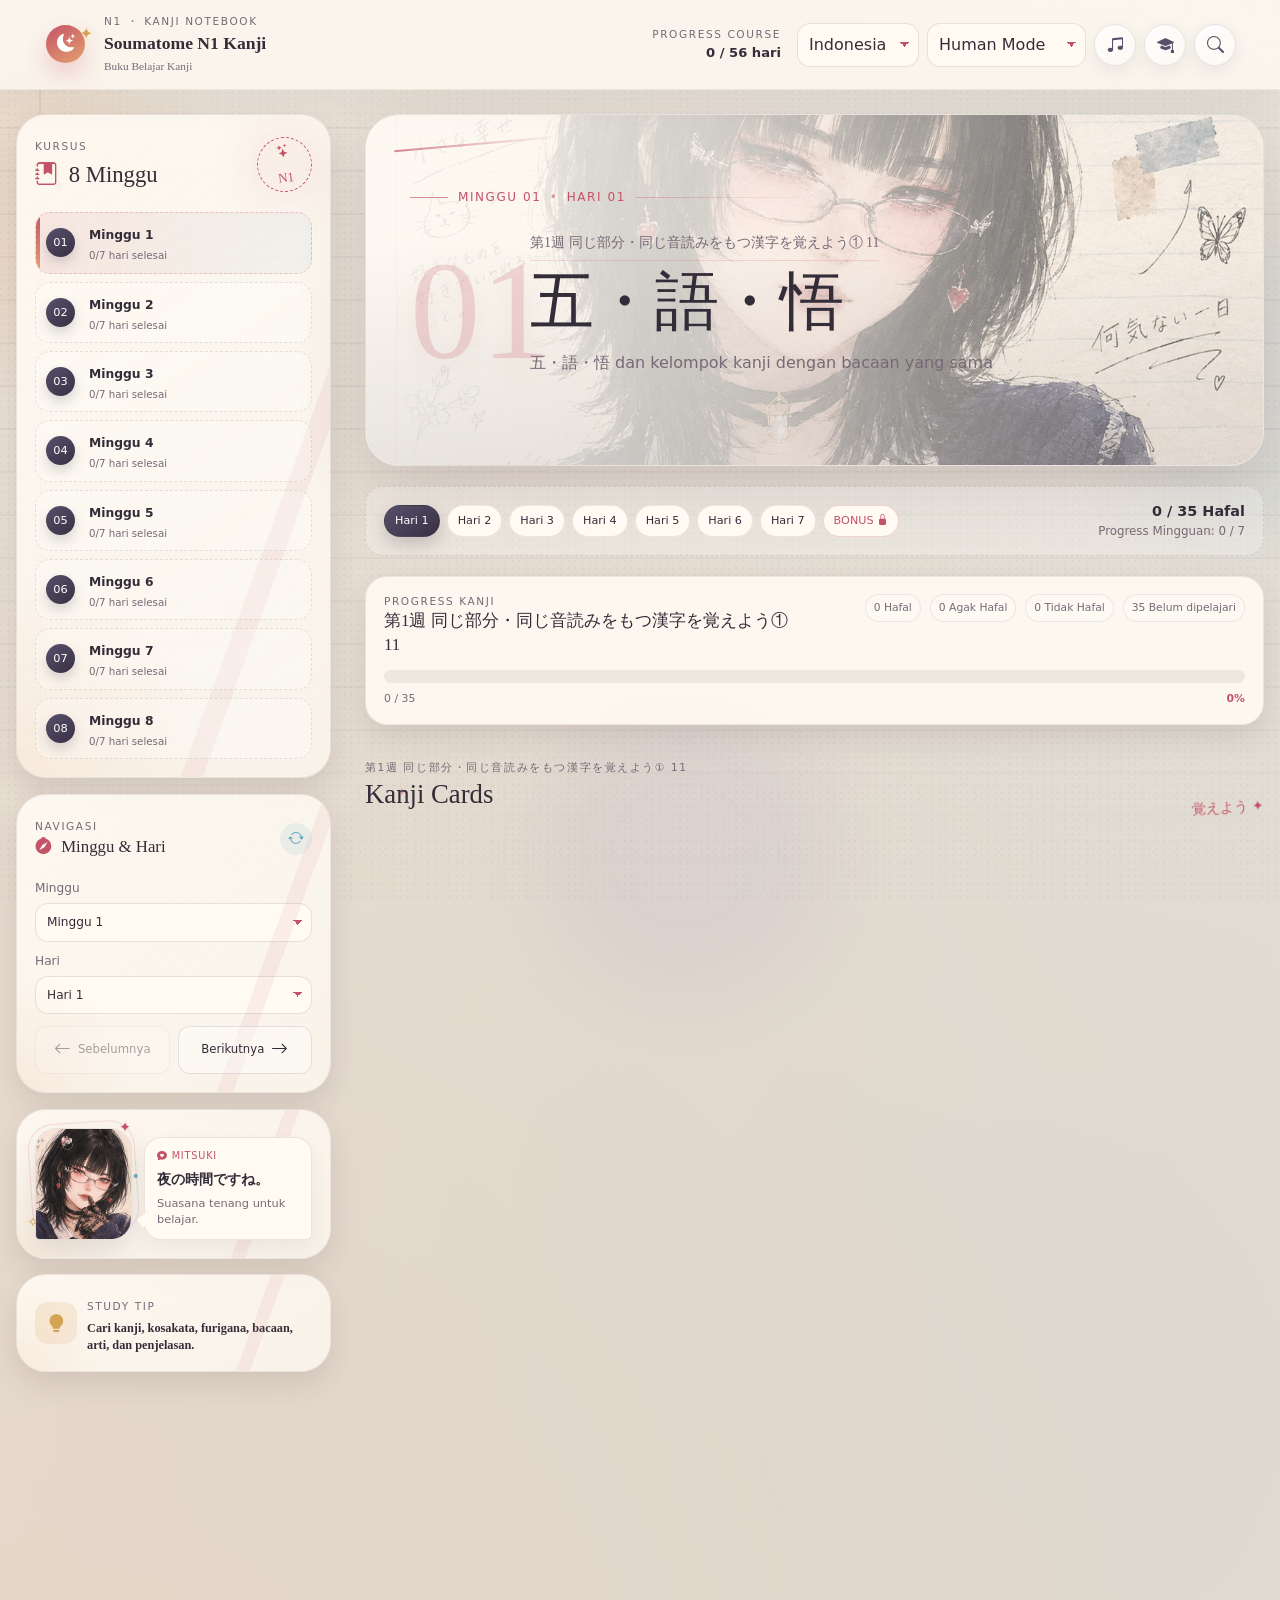
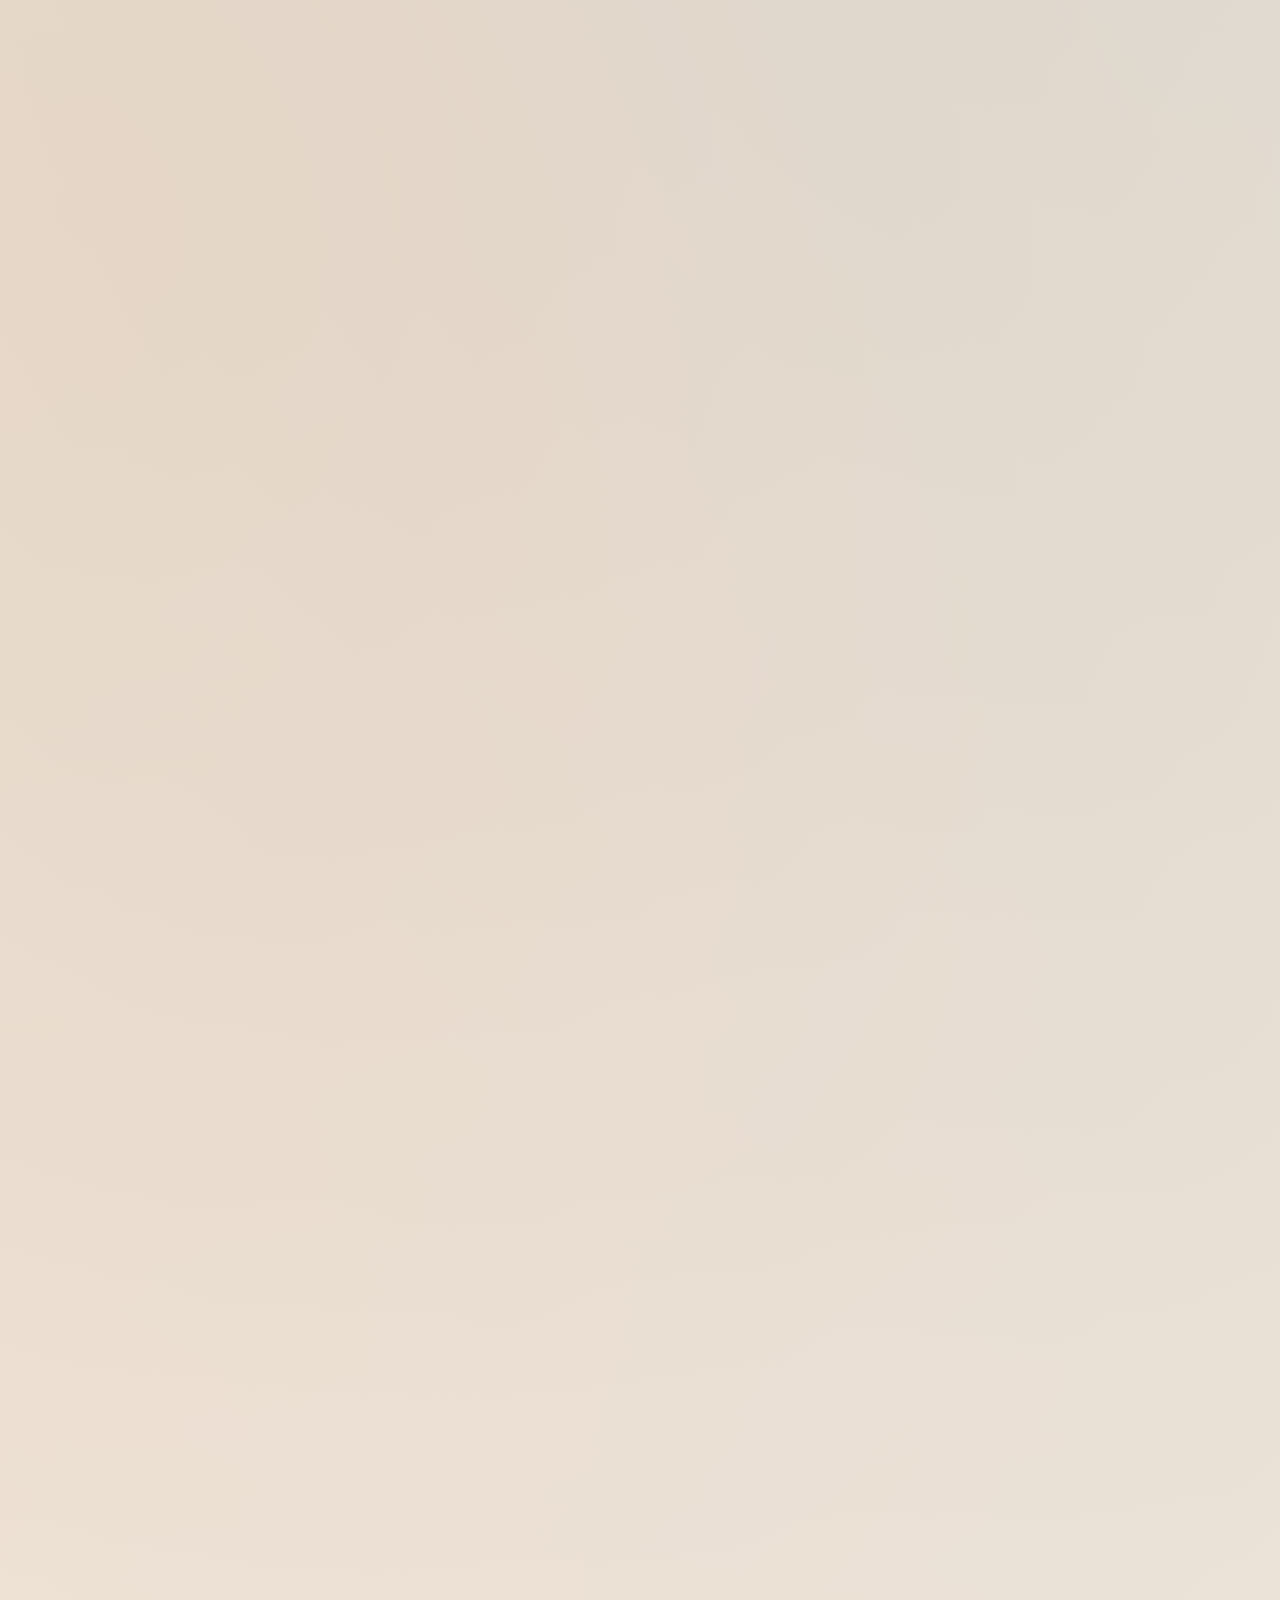
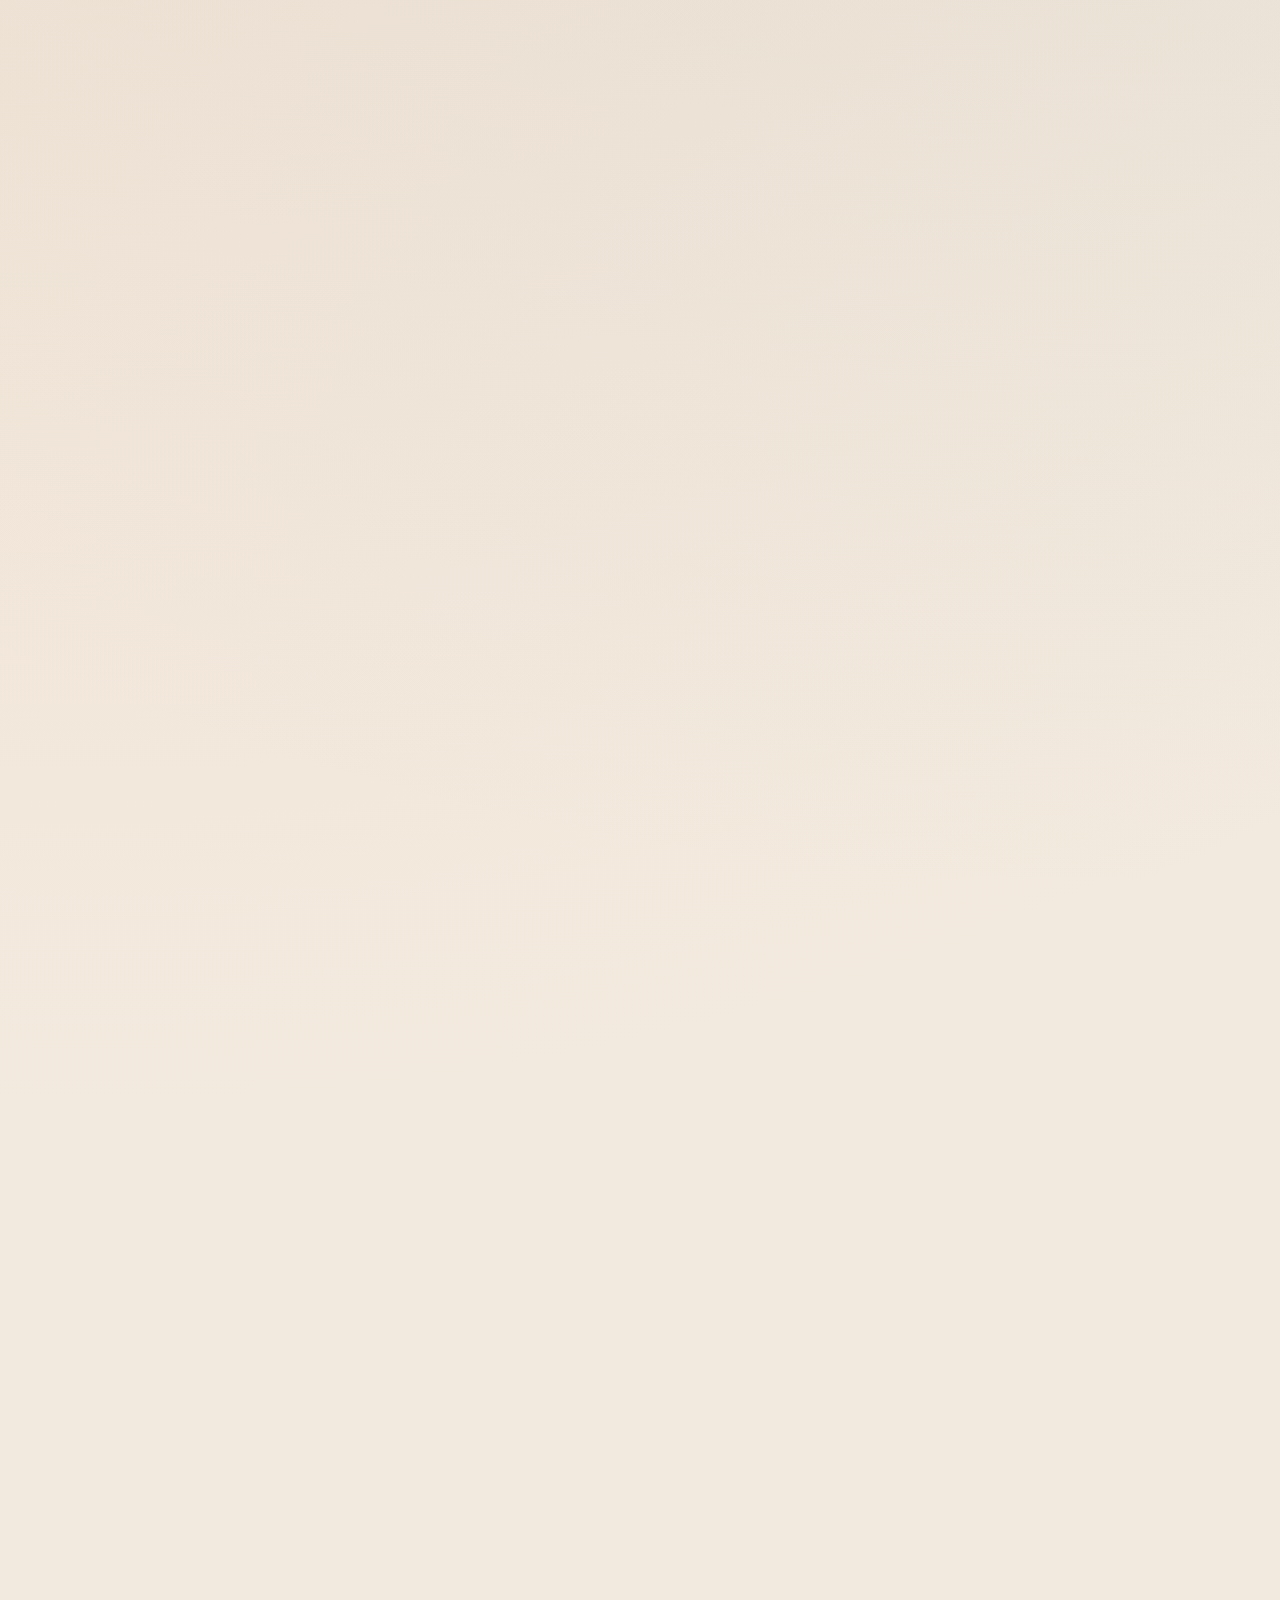
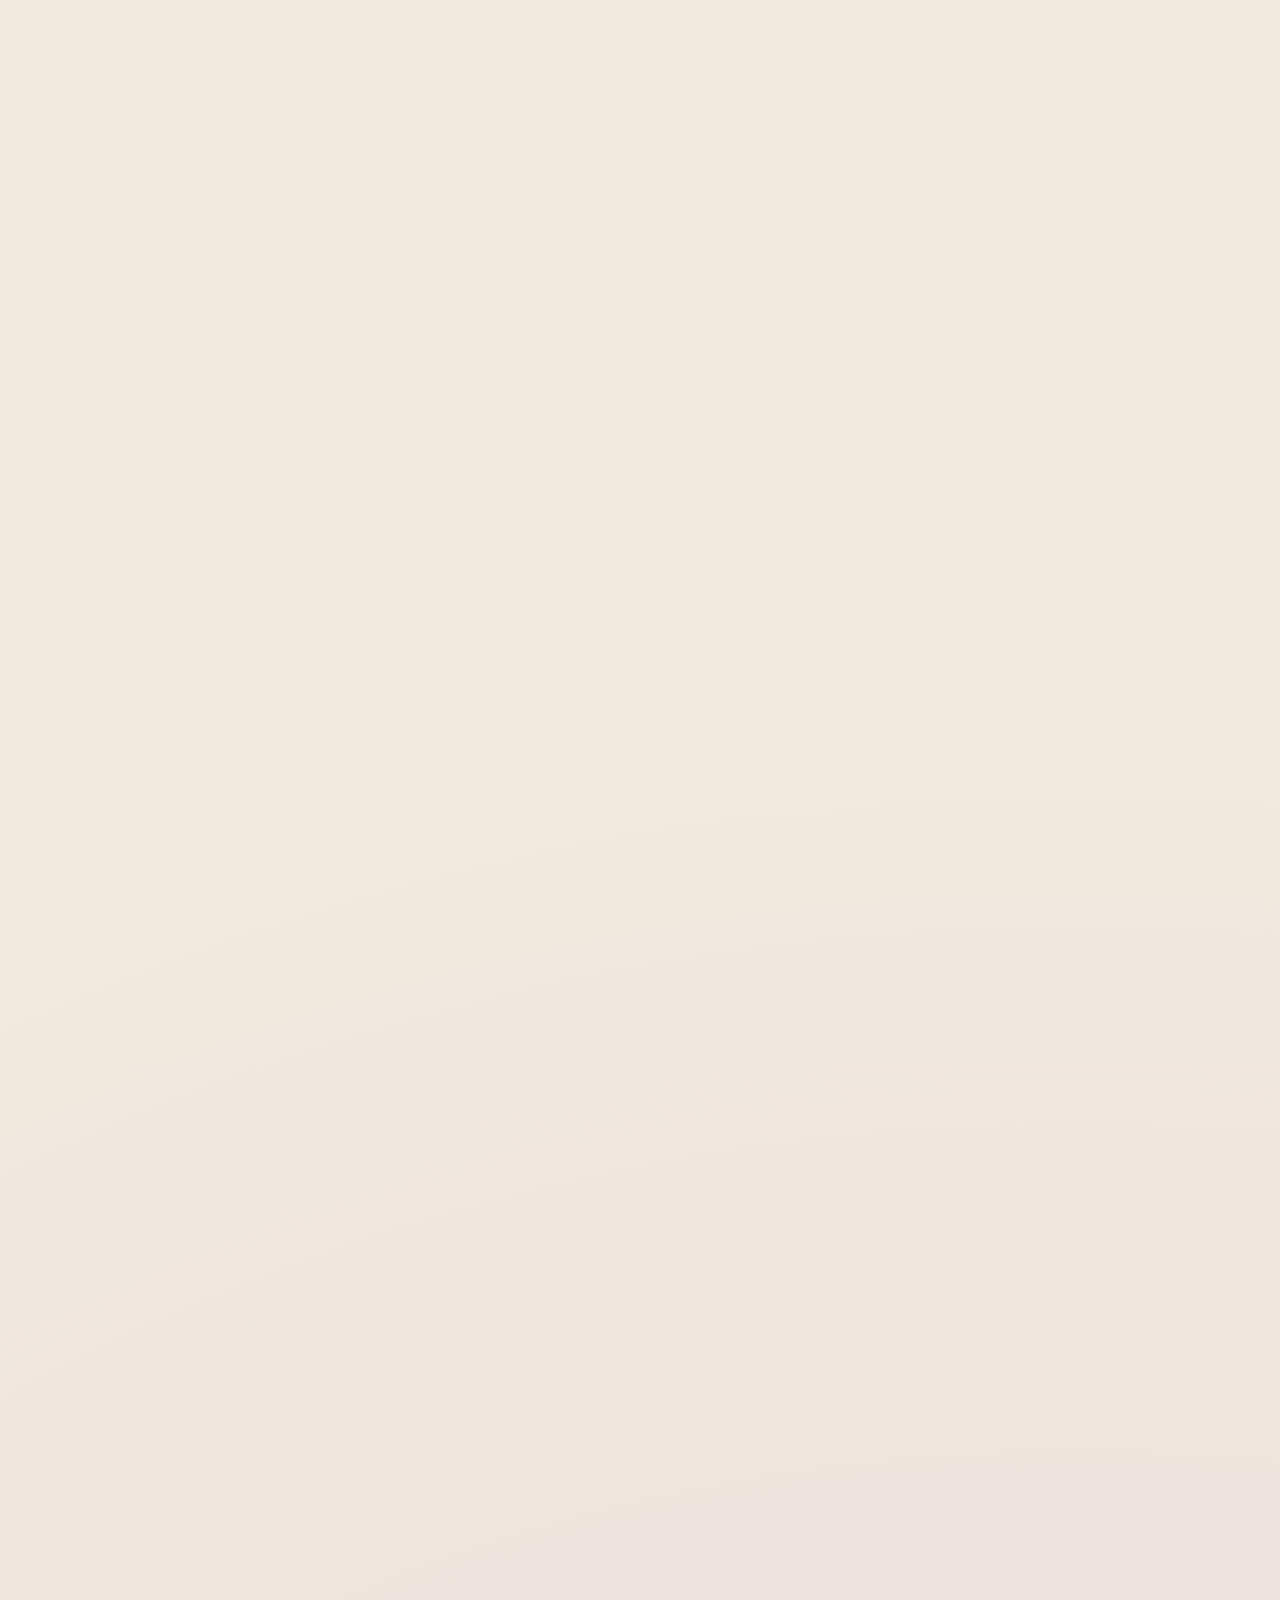
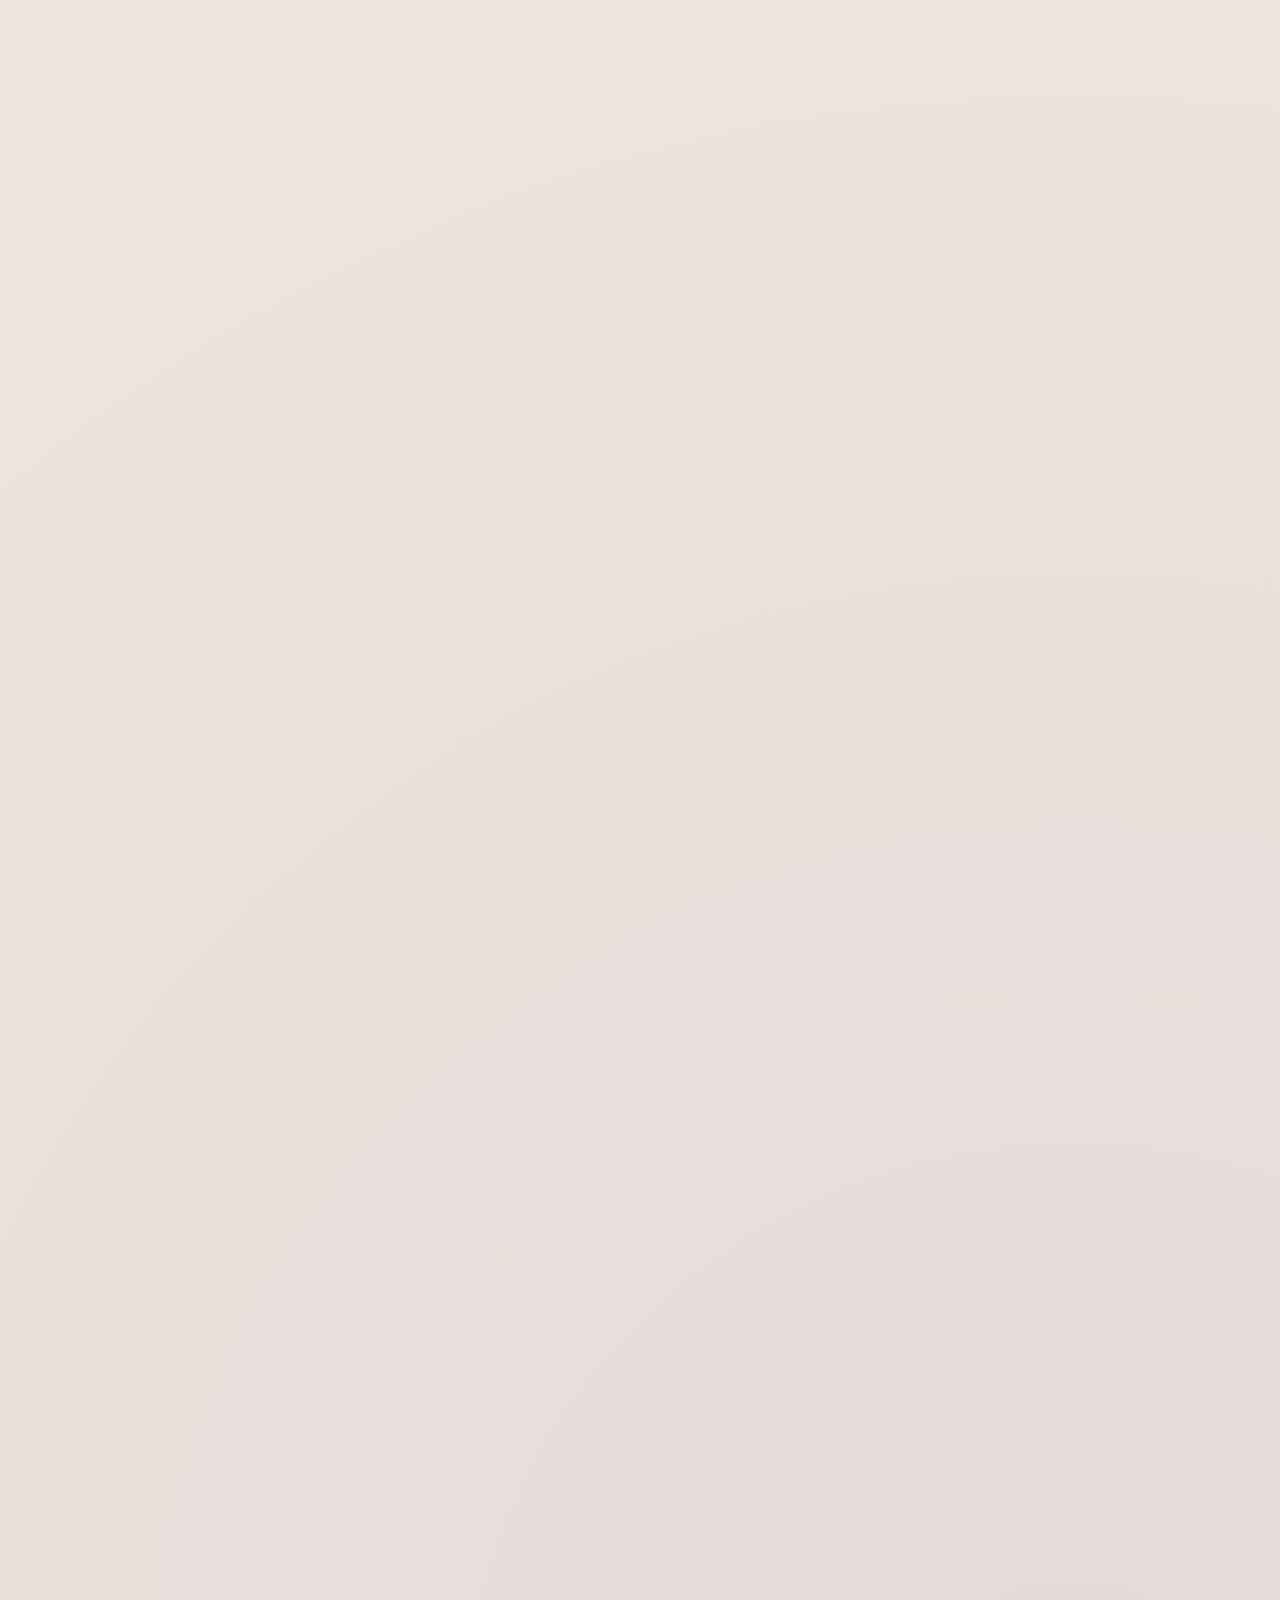
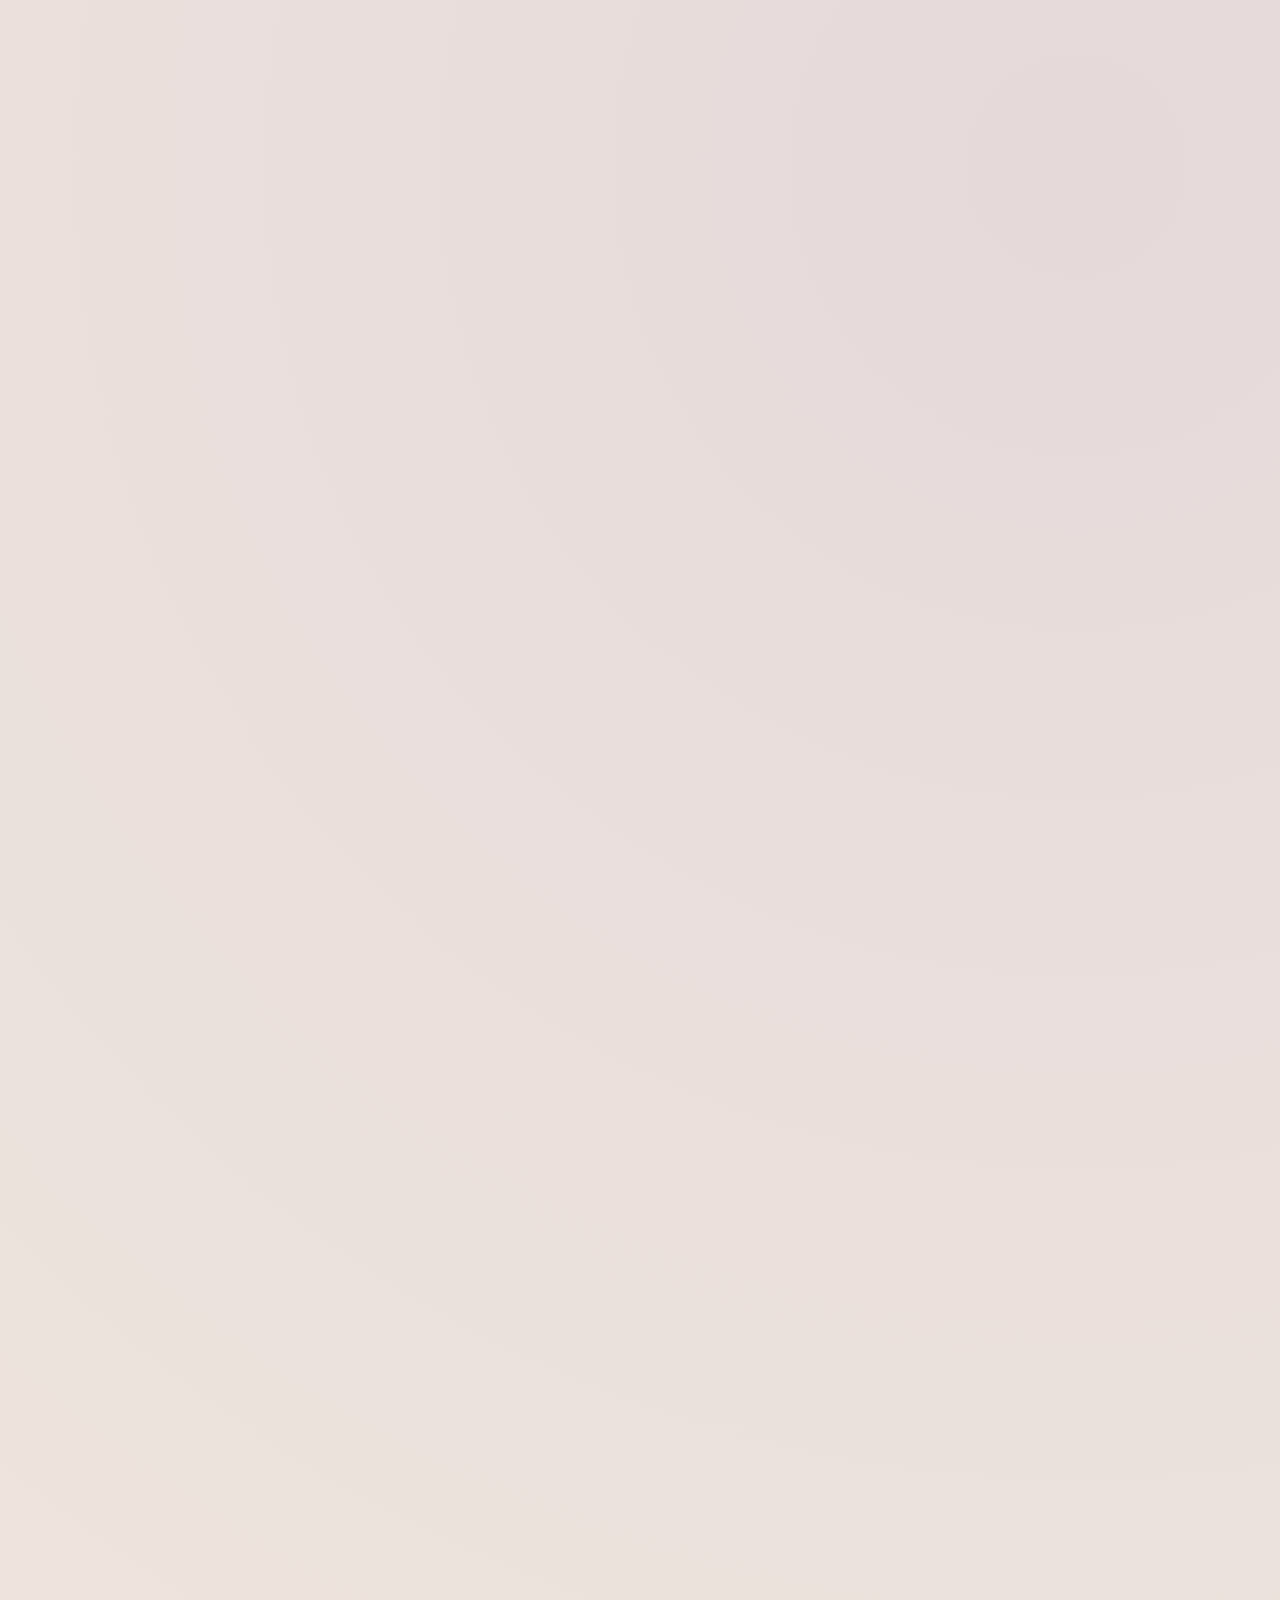
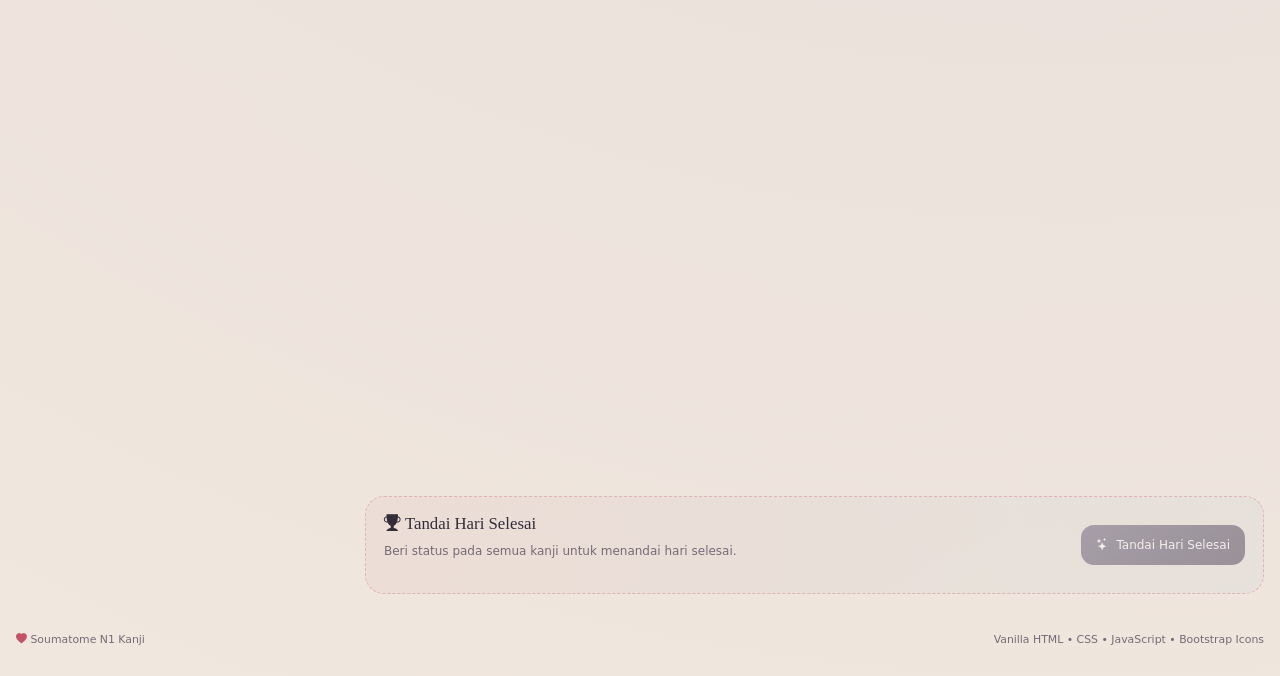
==== commit 401e75ad: "first commit" ====
--- a/index.html
+++ b/index.html
@@ -4,7 +4,6 @@
   <head>
     <meta charset="utf-8" />
 
-    ```
     <meta name="viewport" content="width=device-width, initial-scale=1" />
 
     <meta name="theme-color" content="#f7eee2" />
@@ -25,11 +24,9 @@
     />
 
     <link rel="stylesheet" href="style.css" />
-    ```
   </head>
 
   <body data-theme="human">
-    ```
     <!-- Ambient Background -->
     <div class="ambient ambient-a" aria-hidden="true"></div>
 
@@ -108,20 +105,6 @@
             <option value="system" data-i18n="systemMode">System Mode</option>
           </select>
         </label>
-
-        <!-- Settings -->
-
-        <button
-          class="icon-button"
-          id="settingsButton"
-          type="button"
-          data-i18n-aria="settings"
-          data-i18n-title="settings"
-          aria-label="Settings"
-          title="Settings"
-        >
-          <span class="svg-icon" data-icon="settings"></span>
-        </button>
 
         <!-- Music -->
 
@@ -368,7 +351,6 @@
             class="icon-button"
             id="closeSearch"
             type="button"
-            data-i18n-aria="settingsClose"
             aria-label="Close"
           >
             <span class="svg-icon" data-icon="close"></span>
@@ -397,82 +379,6 @@
       </div>
     </dialog>
 
-    <!-- =========================================================
-     SETTINGS MODAL
-========================================================== -->
-
-    <dialog class="modal" id="settingsModal" aria-labelledby="settingsTitle">
-      <div class="modal-inner">
-        <div class="modal-header">
-          <div>
-            <span class="eyebrow" data-i18n="settings"> PENGATURAN </span>
-
-            <h2 id="settingsTitle" data-i18n="settingsTitle">
-              Pengaturan Belajar
-            </h2>
-          </div>
-
-          <button
-            class="icon-button"
-            id="closeSettings"
-            type="button"
-            data-i18n-aria="settingsClose"
-            aria-label="Tutup"
-          >
-            <span class="svg-icon" data-icon="close"></span>
-          </button>
-        </div>
-
-        <div class="settings-grid">
-          <!-- Study Mode -->
-
-          <div class="setting-row">
-            <div>
-              <strong>
-                <i class="bi bi-incognito"></i>
-
-                <span data-i18n="studyMode"> Mode Hafalan </span>
-              </strong>
-
-              <p data-i18n="studyModeDesc">
-                Sembunyikan petunjuk sampai kamu siap.
-              </p>
-            </div>
-
-            <button
-              class="switch-button"
-              id="settingsStudyToggle"
-              type="button"
-              aria-pressed="false"
-              data-i18n-aria="studyMode"
-            ></button>
-          </div>
-
-          <!-- Music -->
-
-          <div class="setting-row">
-            <div>
-              <strong>
-                <i class="bi bi-music-note-beamed"></i>
-
-                <span data-i18n="music"> Musik </span>
-              </strong>
-
-              <p data-i18n="musicDesc">Gunakan file lokal di assets/audio/.</p>
-            </div>
-
-            <button
-              class="switch-button"
-              id="settingsMusicToggle"
-              type="button"
-              aria-pressed="false"
-              data-i18n-aria="music"
-            ></button>
-          </div>
-        </div>
-      </div>
-    </dialog>
-
     <!-- Toast -->
 
     <div class="toast" id="toast" role="status" aria-live="polite"></div>
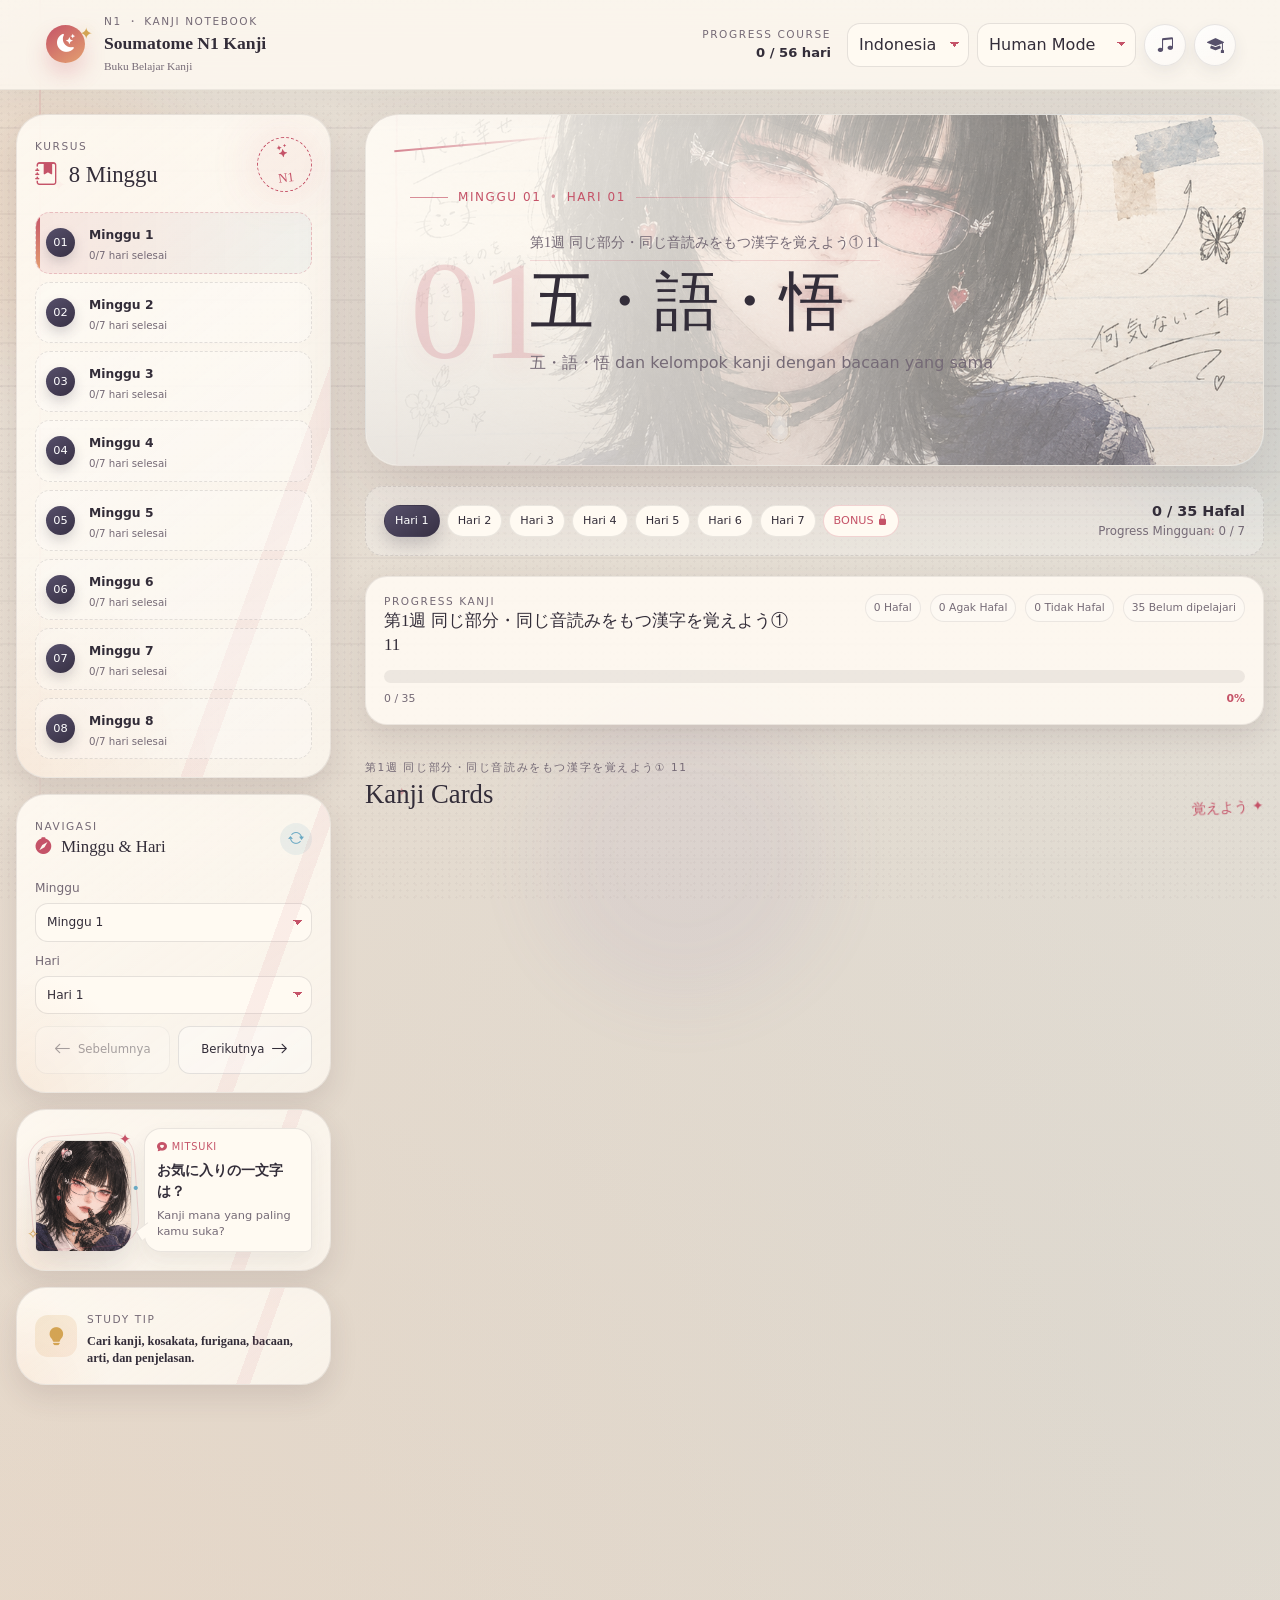
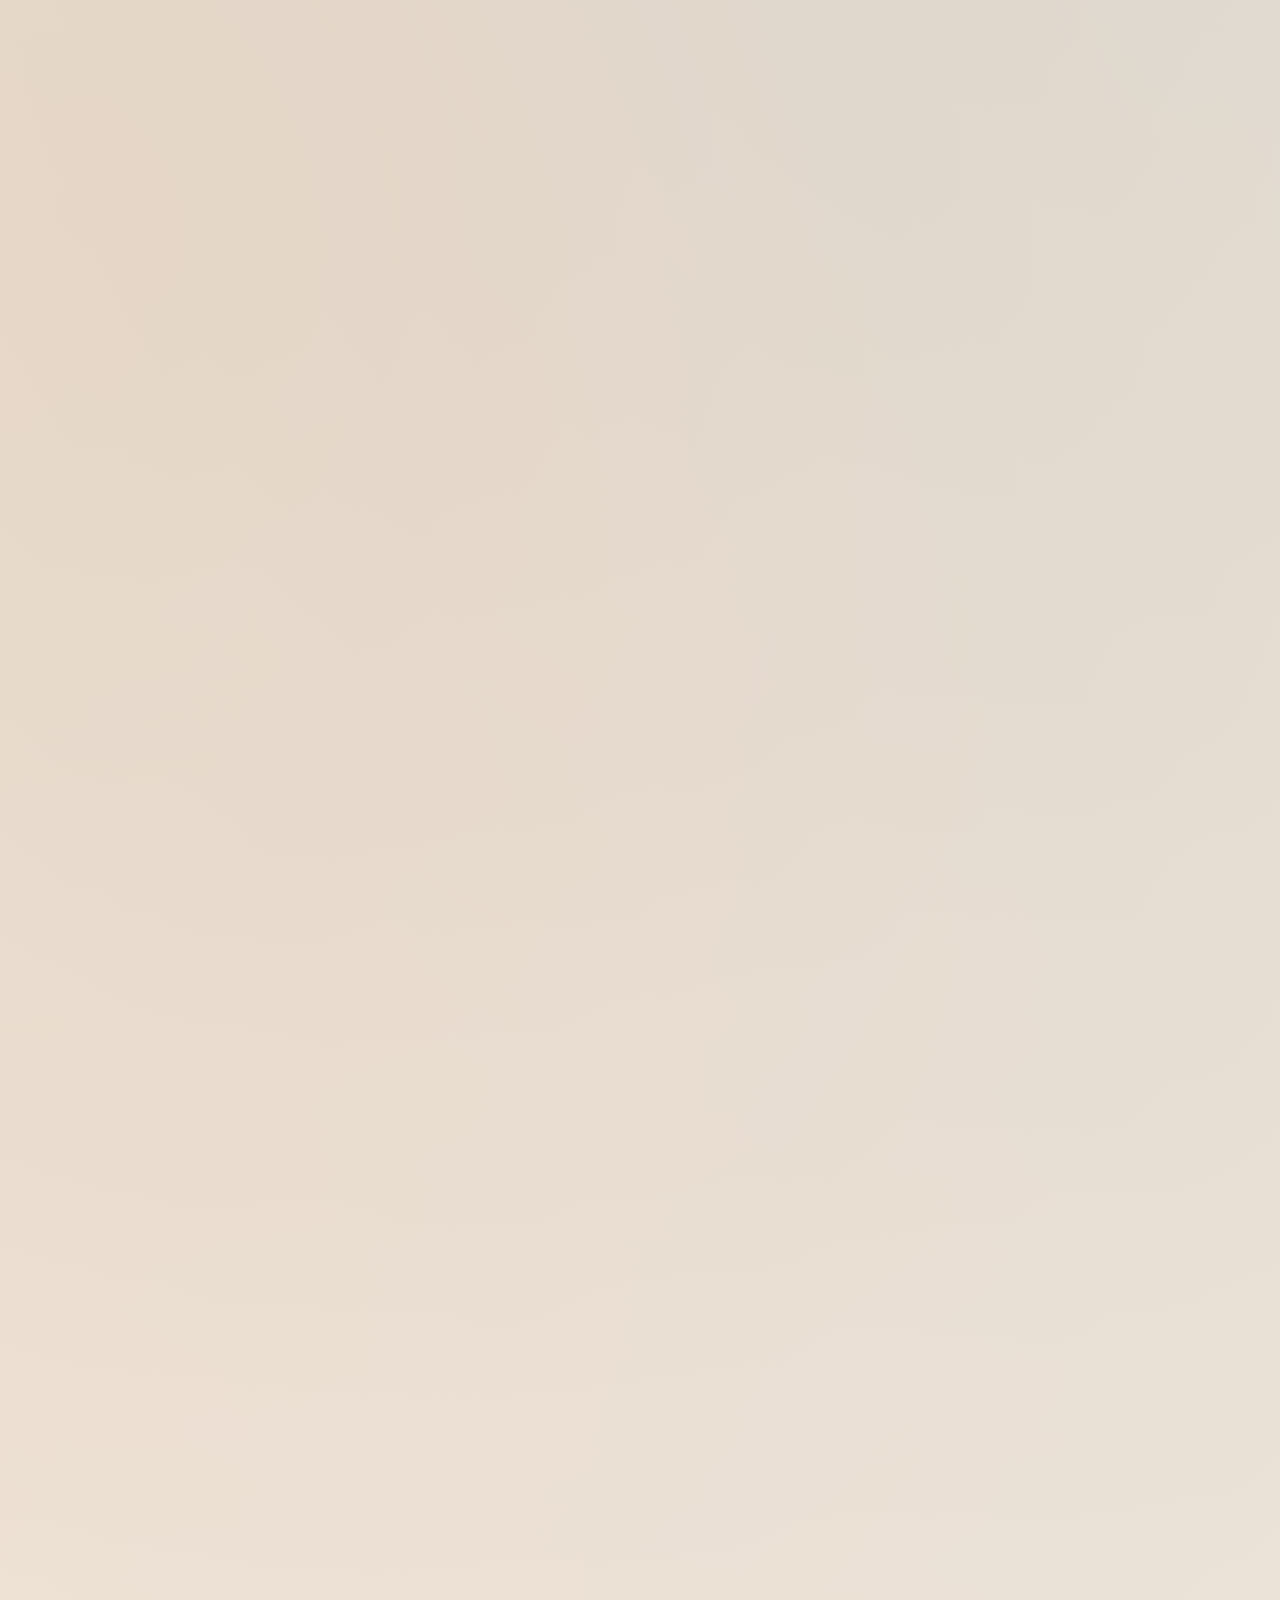
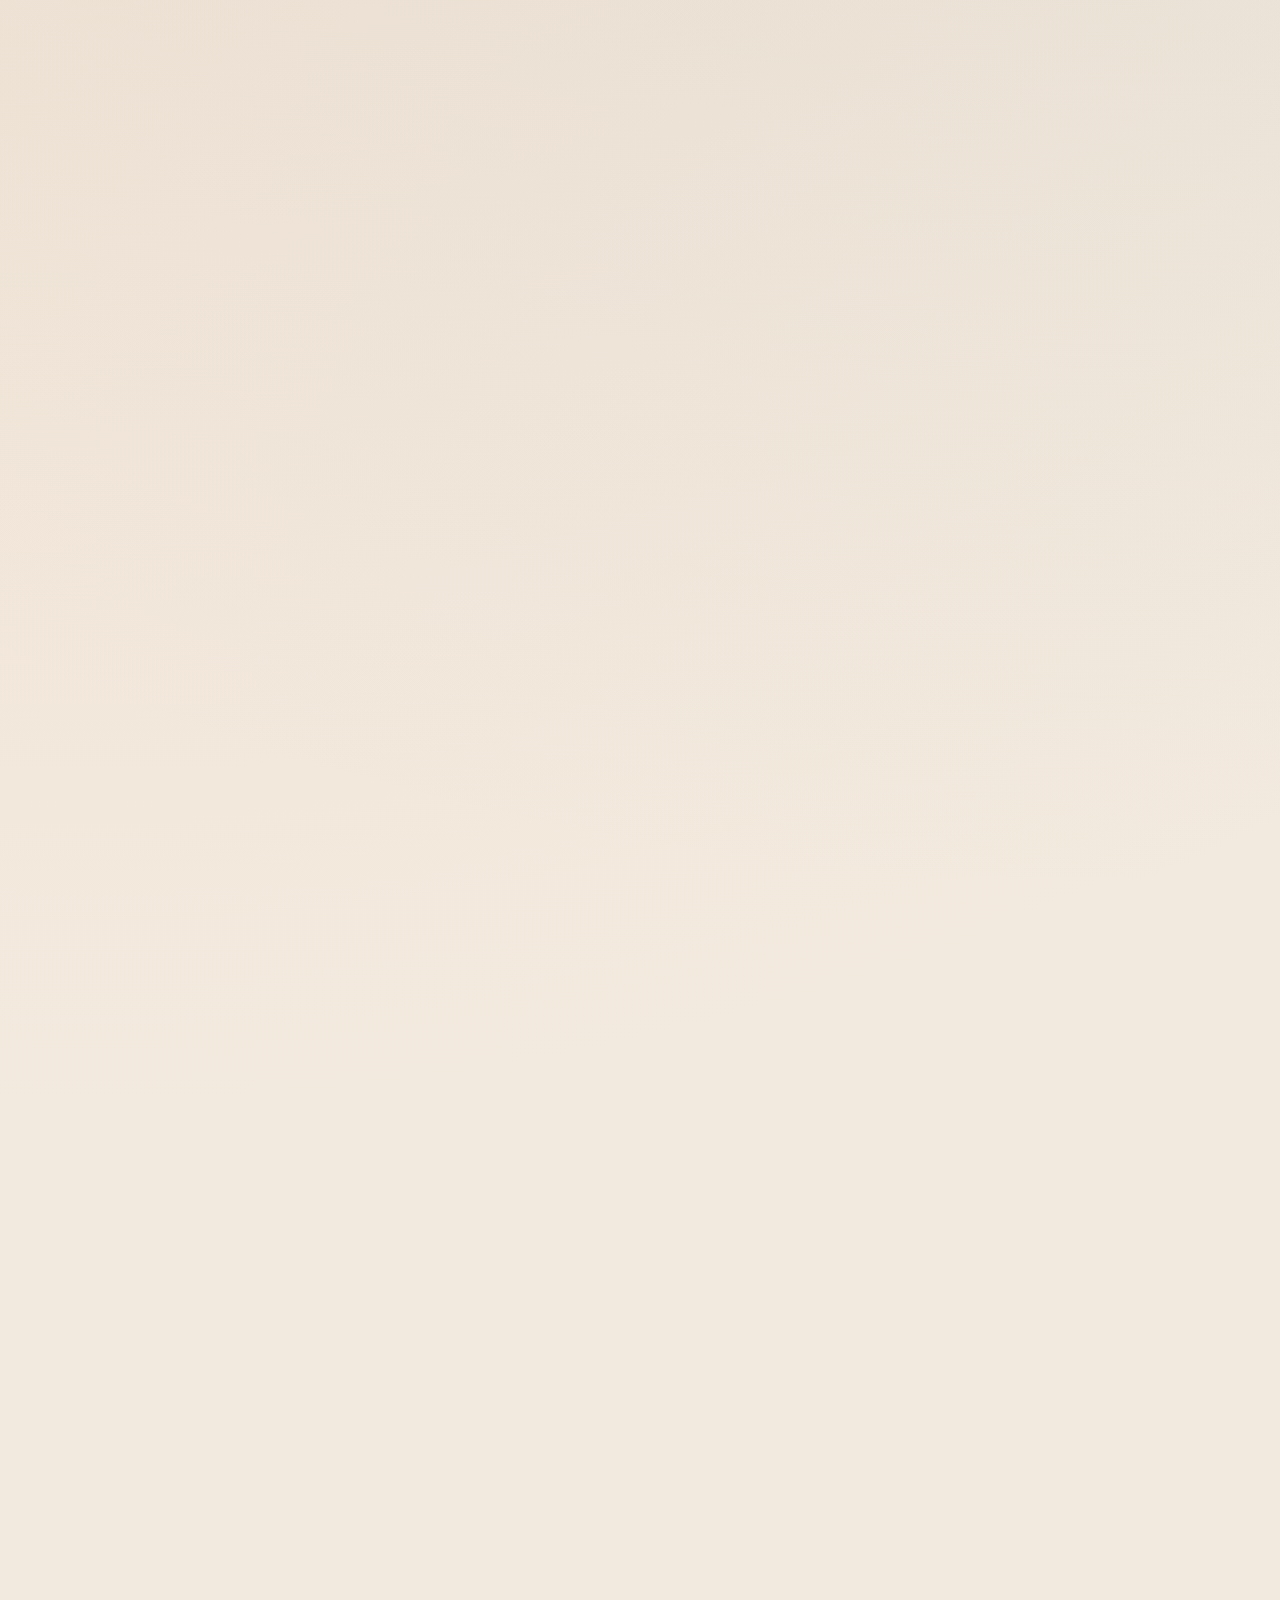
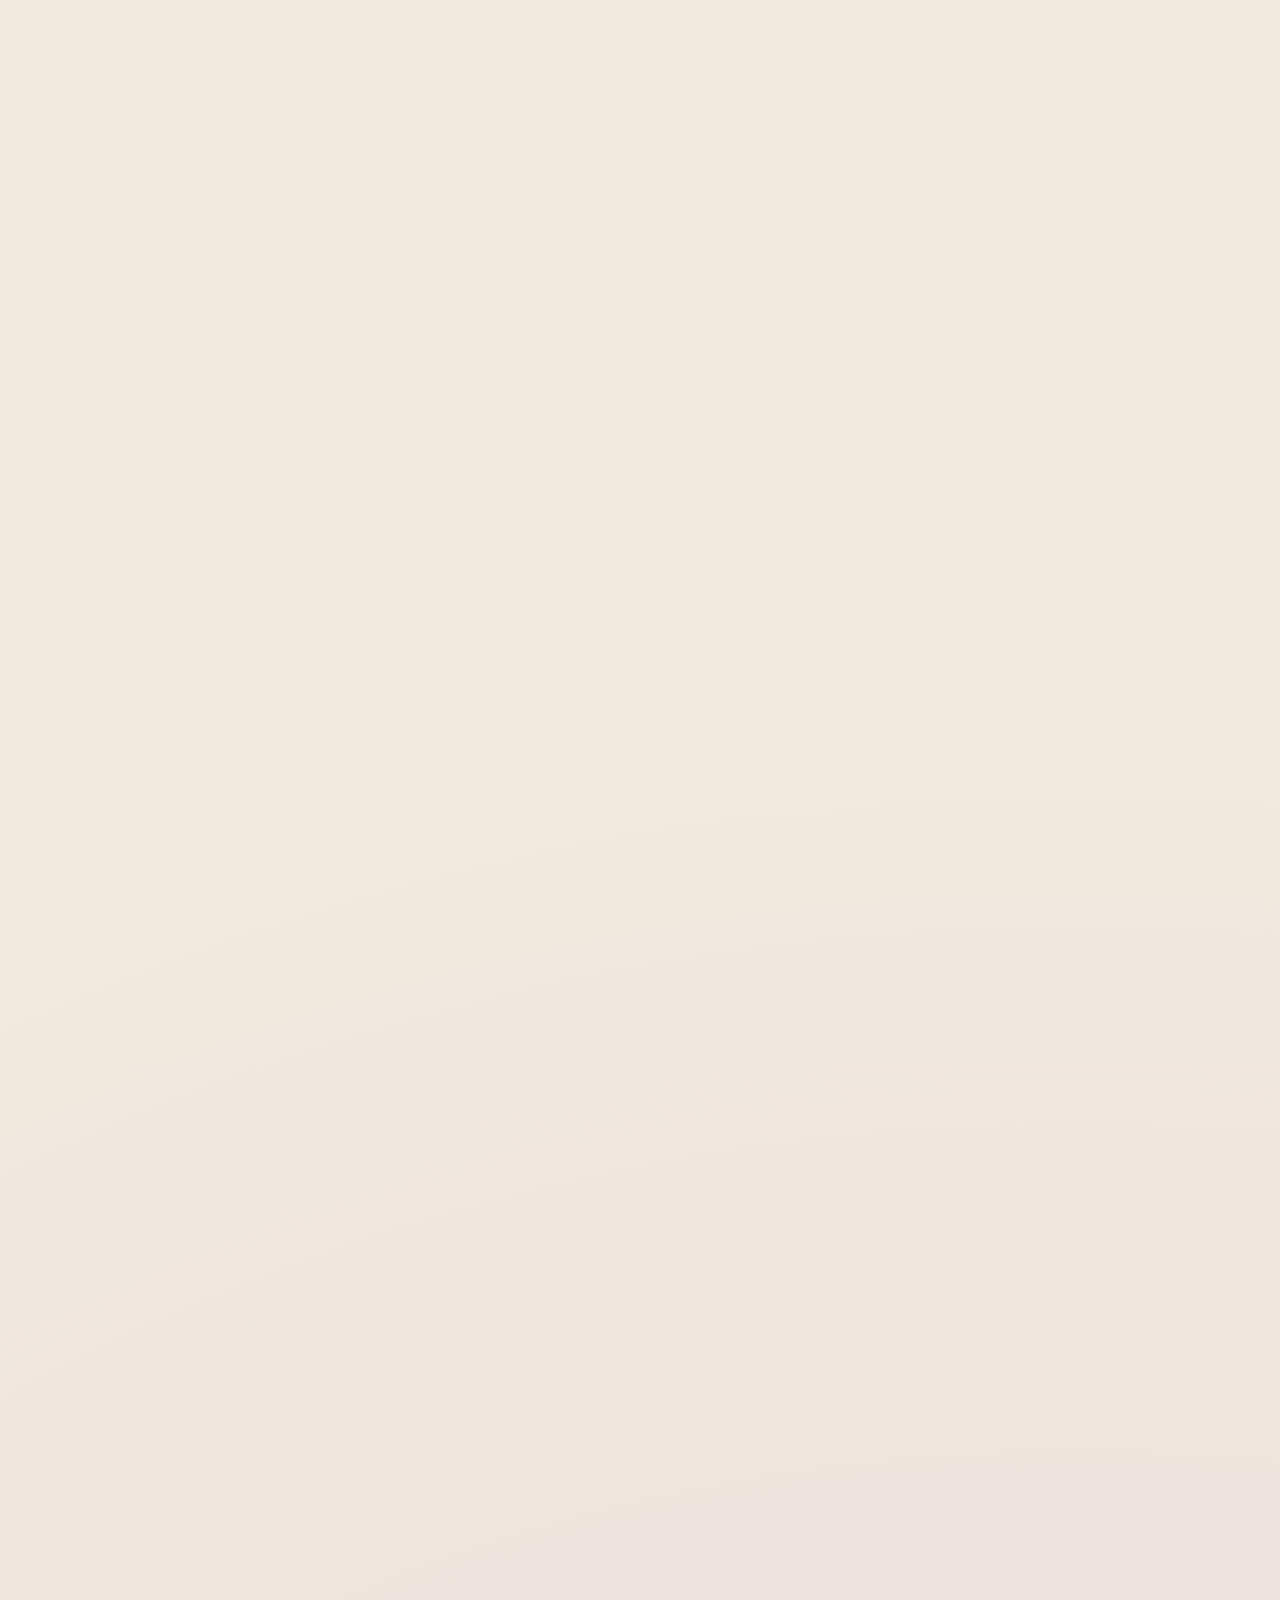
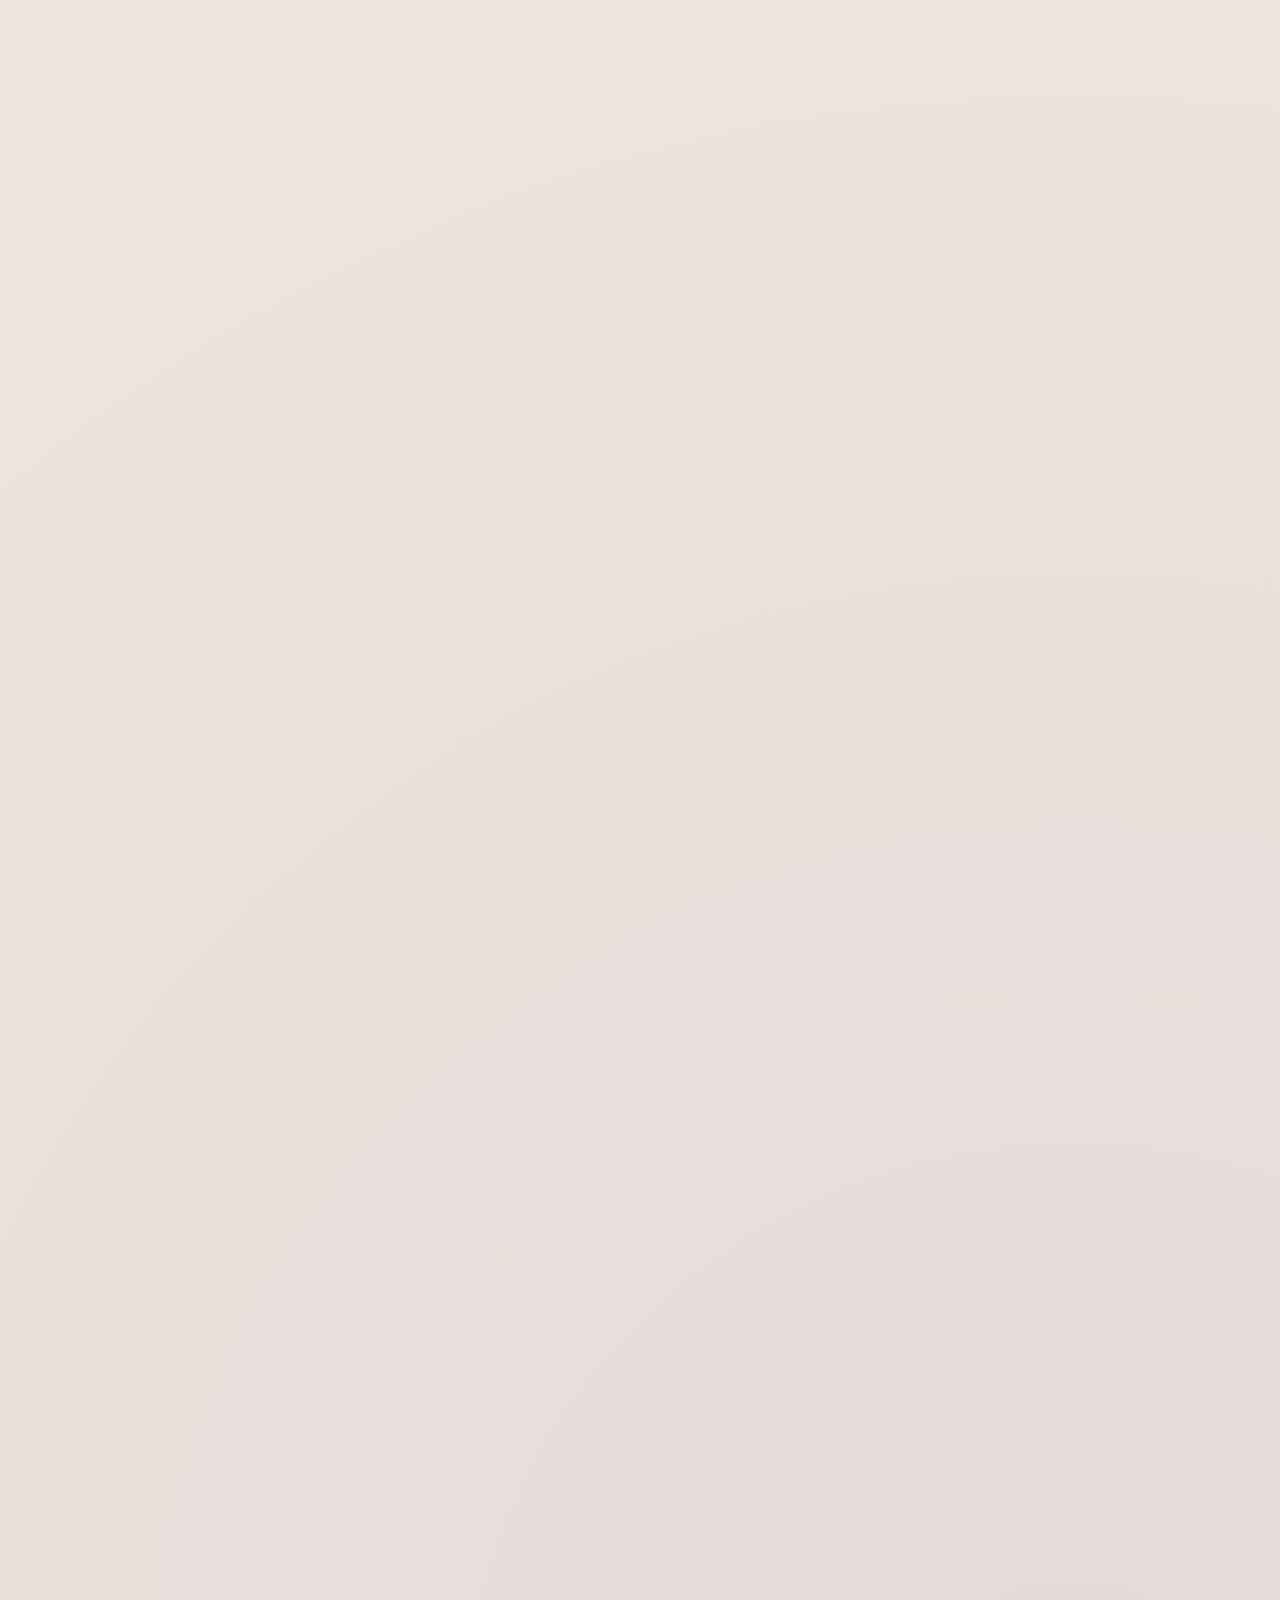
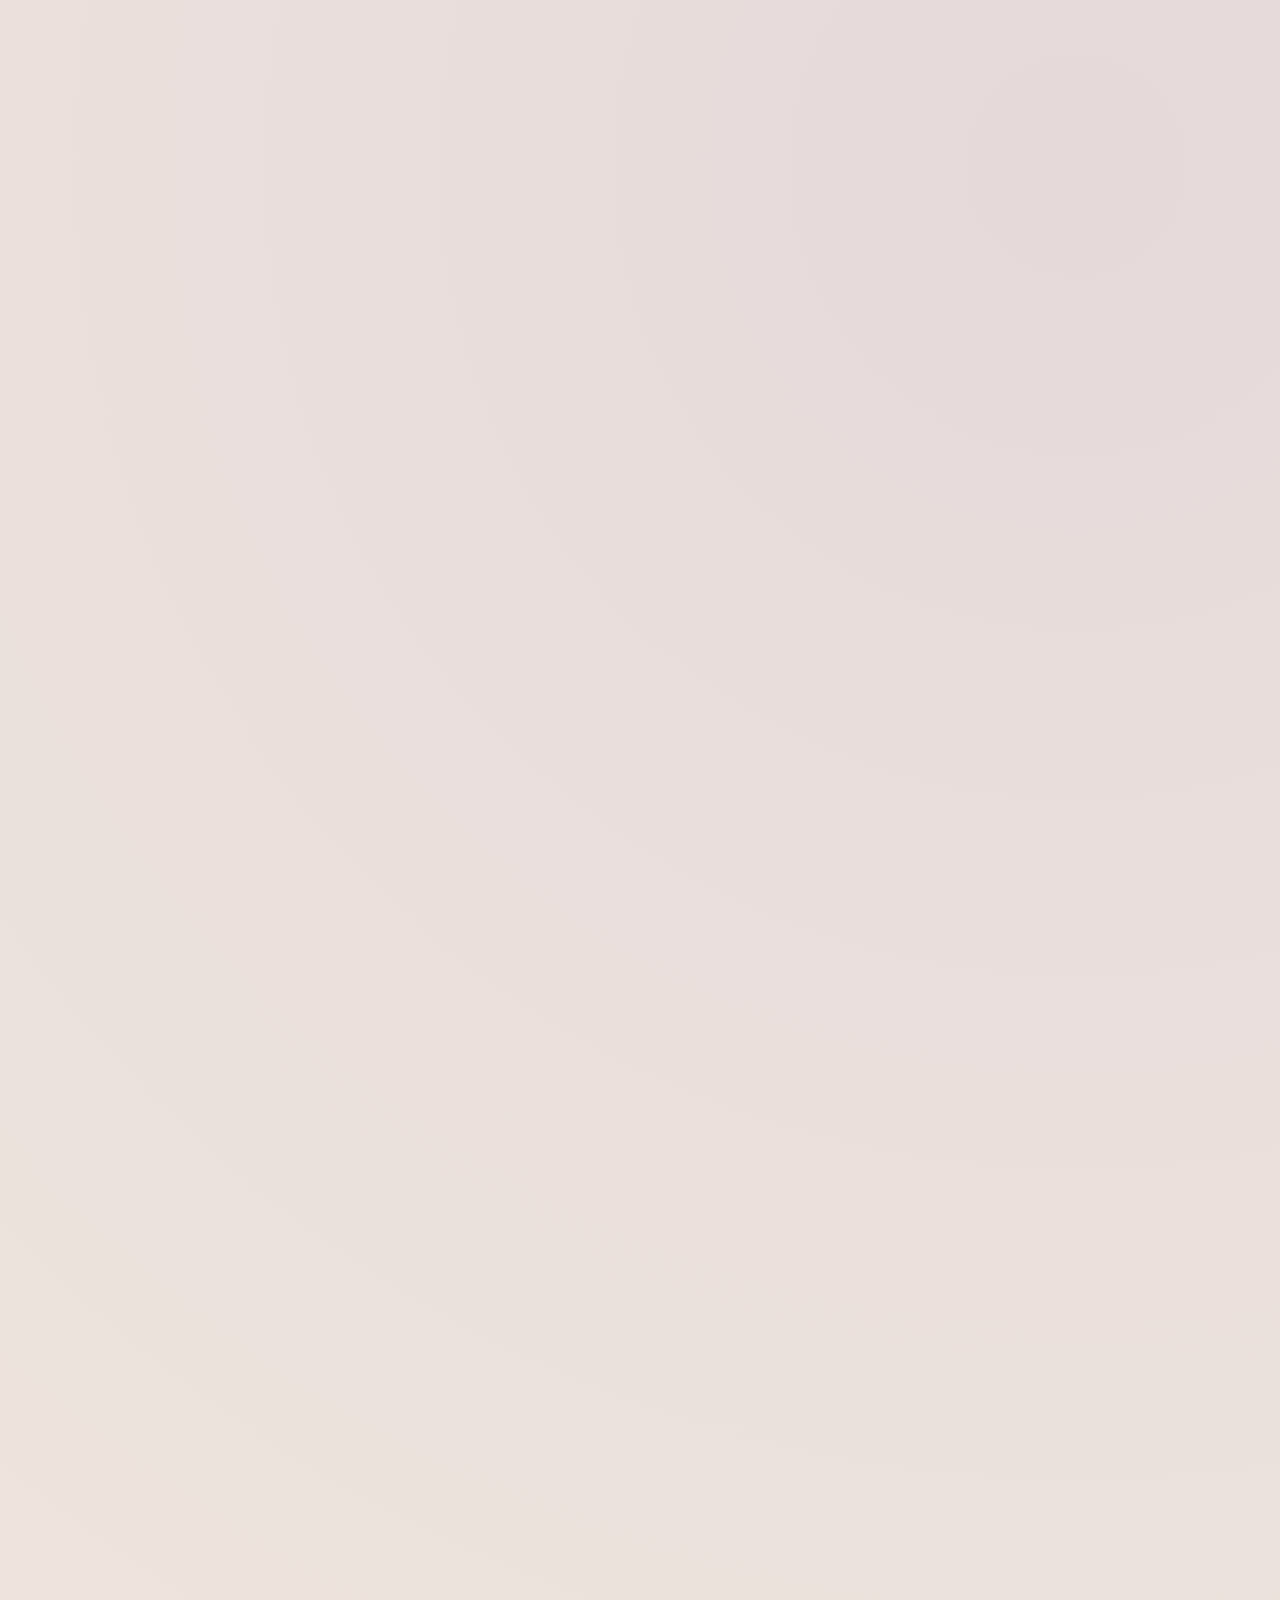
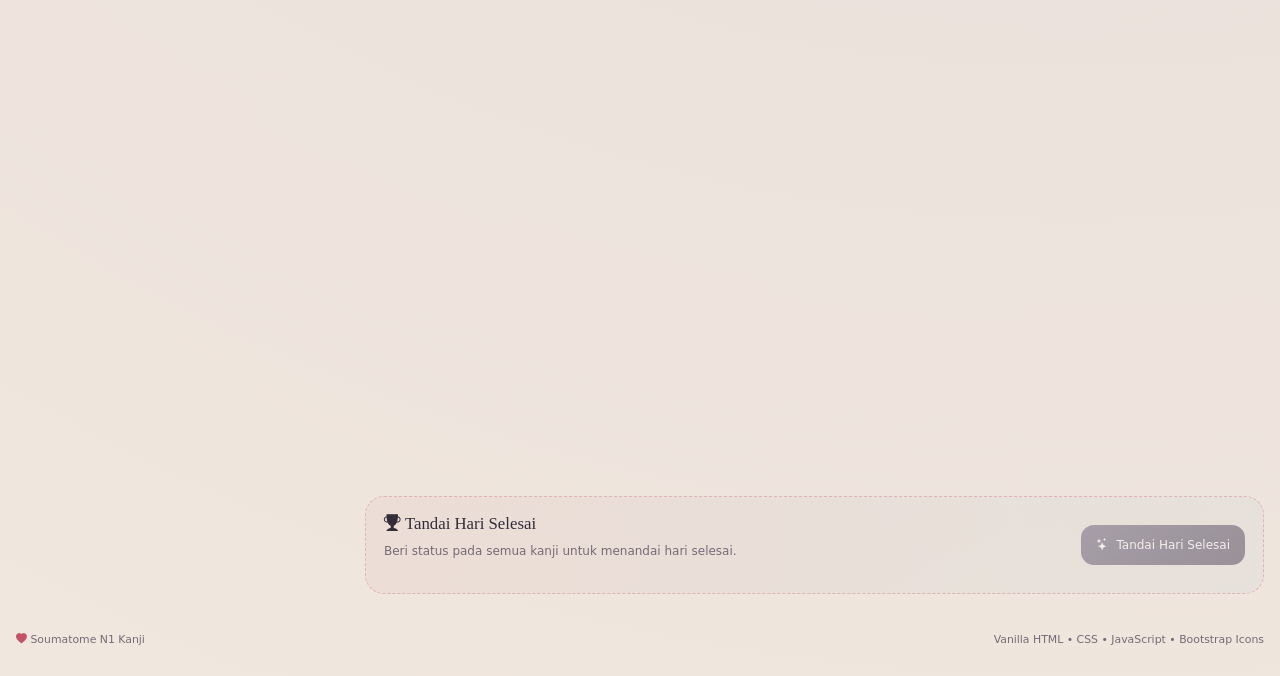
==== commit 972b0304: "first commit" ====
--- a/index.html
+++ b/index.html
@@ -137,7 +137,7 @@
         </button>
 
         <!-- Search -->
-
+        <!-- 
         <button
           class="icon-button"
           id="searchButton"
@@ -148,7 +148,7 @@
           data-i18n-title="search"
         >
           <span class="svg-icon" data-icon="search"></span>
-        </button>
+        </button> -->
       </div>
     </header>
 
